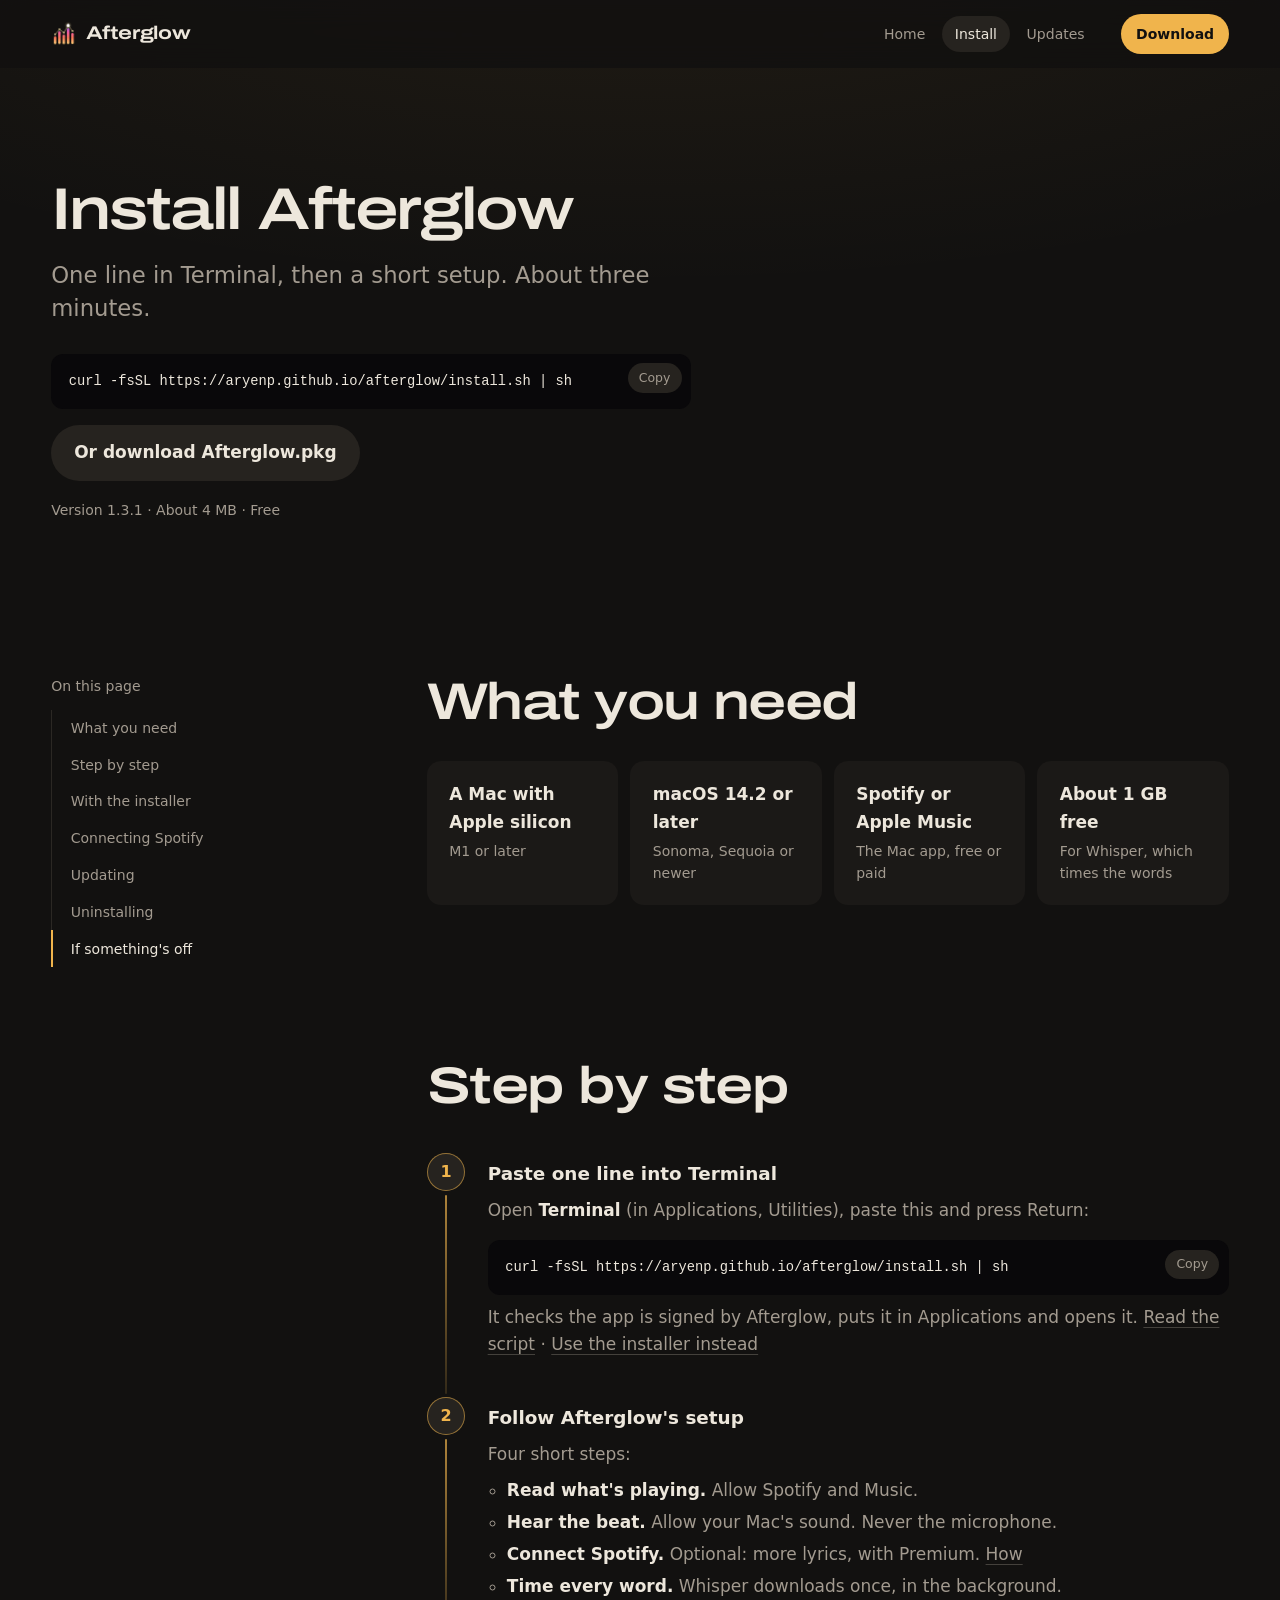
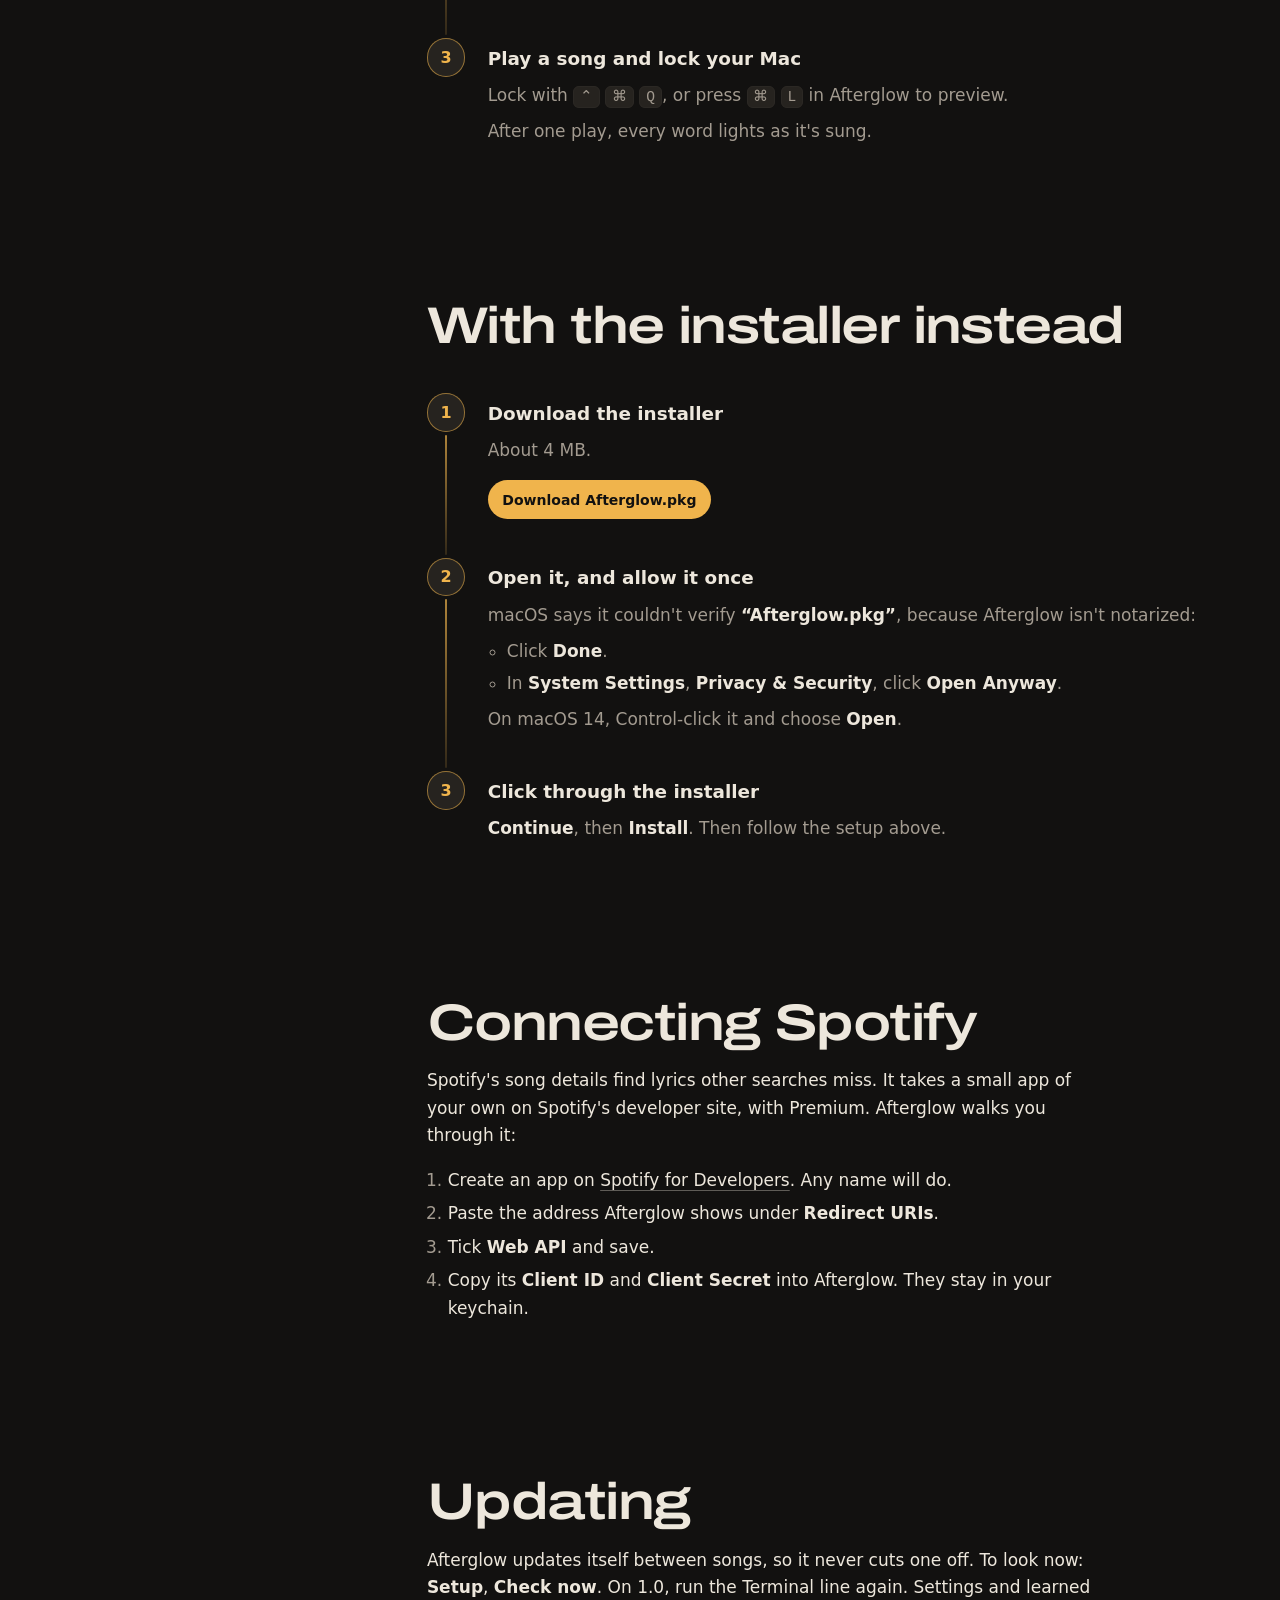
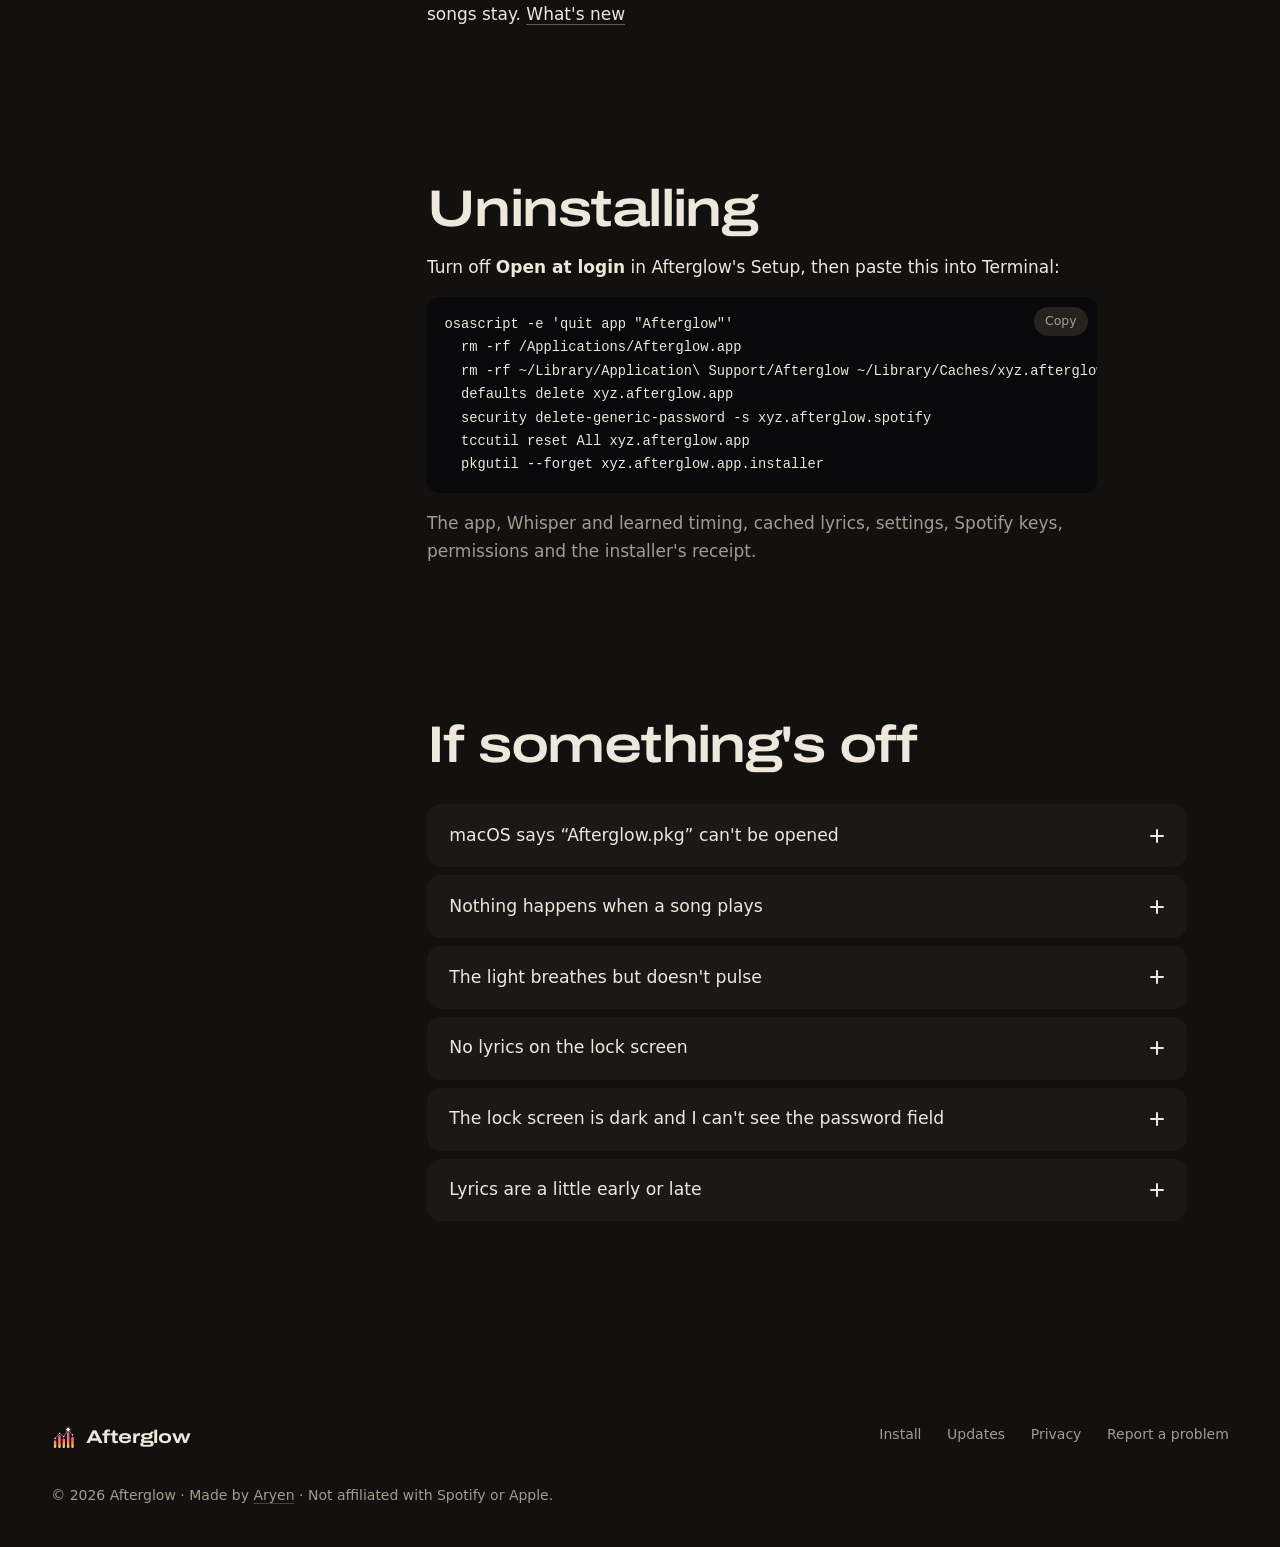
==== install.html @ d70d8bfa "Site" ====
<!doctype html>
<html lang="en">
<head>
<meta charset="utf-8">
<meta name="viewport" content="width=device-width, initial-scale=1">
<title>Install Afterglow · Afterglow</title>
<meta name="description" content="How to install Afterglow on your Mac: download one installer, allow it once, and follow a short setup.">
<meta property="og:title" content="Afterglow">
<meta property="og:description" content="Light and lyrics for every song: an edge light in the album's colours and lyrics on your Mac's lock screen.">
<meta property="og:image" content="https://aryenp.github.io/afterglow/og.png">
<meta property="og:image:width" content="1200">
<meta property="og:image:height" content="630">
<meta name="twitter:card" content="summary_large_image">
<meta name="theme-color" content="#121110">
<meta name="color-scheme" content="dark">
<link rel="icon" href="icon-256.png">
<link rel="apple-touch-icon" href="icon-256.png">
<link rel="preconnect" href="https://fonts.googleapis.com">
<link rel="preconnect" href="https://fonts.gstatic.com" crossorigin>
<link href="https://fonts.googleapis.com/css2?family=Archivo:wdth,wght@125,600;125,700;125,800&display=swap" rel="stylesheet">
<link rel="stylesheet" href="site.css?v=40">
<script>document.documentElement.classList.add('js');try{if(sessionStorage.getItem('afterglow-seen'))document.documentElement.classList.add('seen');sessionStorage.setItem('afterglow-seen','1')}catch(e){}</script>
</head>
<body>
<a class="skip" href="#main">Skip to content</a>

<svg width="0" height="0" style="position:absolute" aria-hidden="true">
  <defs>
    <linearGradient id="mark-bar" gradientUnits="userSpaceOnUse" x1="0" y1="90" x2="0" y2="20"><stop offset="0" stop-color="#FFD27A"/><stop offset=".35" stop-color="#FF7A59"/><stop offset=".65" stop-color="#FF5FA8"/><stop offset="1" stop-color="#8E5BFF"/></linearGradient>
    <radialGradient id="mark-halo"><stop offset="0" stop-color="#FFE3A8" stop-opacity=".75"/><stop offset="1" stop-color="#FFE3A8" stop-opacity="0"/></radialGradient>
    <filter id="mark-glow" x="-100%" y="-100%" width="300%" height="300%"><feGaussianBlur stdDeviation="1.4" result="b"/><feMerge><feMergeNode in="b"/><feMergeNode in="SourceGraphic"/></feMerge></filter>
    <symbol id="star" viewBox="-1 -1 2 2"><path d="M0-1Q.16-.16 1 0Q.16 .16 0 1Q-.16 .16-1 0Q-.16-.16 0-1Z"/></symbol>
  </defs>
</svg>

<header class="bar">
  <a class="brand" href="./" aria-label="Afterglow home">
    <svg class="mark" viewBox="0 0 100 100" aria-hidden="true">
      <g class="bars"><rect x="11.25" y="60" width="9.5" height="30" rx="4.75"/><rect x="28.25" y="40" width="9.5" height="50" rx="4.75"/><rect x="45.25" y="53" width="9.5" height="37" rx="4.75"/><rect x="62.25" y="28" width="9.5" height="62" rx="4.75"/><rect x="79.25" y="47" width="9.5" height="43" rx="4.75"/></g>
      <circle class="halo" cx="67" cy="17.5" r="15"/>
      <polyline class="line" pathLength="100" points="16,52.5 33,32.5 50,45.5 67,17.5 84,39.5"/>
      <g class="stars"><path d="M16 49.1Q16.54 51.96 19.4 52.5Q16.54 53.04 16 55.9Q15.46 53.04 12.6 52.5Q15.46 51.96 16 49.1Z"/><path d="M33 29.1Q33.54 31.96 36.4 32.5Q33.54 33.04 33 35.9Q32.46 33.04 29.6 32.5Q32.46 31.96 33 29.1Z"/><path d="M50 42.1Q50.54 44.96 53.4 45.5Q50.54 46.04 50 48.9Q49.46 46.04 46.6 45.5Q49.46 44.96 50 42.1Z"/><path class="peak" d="M67 10Q68.2 16.3 74.5 17.5Q68.2 18.7 67 25Q65.8 18.7 59.5 17.5Q65.8 16.3 67 10Z"/><path d="M84 36.1Q84.54 38.96 87.4 39.5Q84.54 40.04 84 42.9Q83.46 40.04 80.6 39.5Q83.46 38.96 84 36.1Z"/></g>
    </svg>Afterglow</a>
  <nav class="nav" aria-label="Pages">
    <a href="./">Home</a>
    <a href="install.html" aria-current="page">Install</a>
    <a href="updates.html">Updates</a>
  </nav>
  <a class="button small" href="https://github.com/AryenP/afterglow/releases/latest/download/Afterglow.pkg">Download</a>
</header>

<main id="main" tabindex="-1">
  <section class="page-head" aria-labelledby="page-title">
    <h1 id="page-title" class="display rise">Install Afterglow</h1>
    <p class="lead rise">One line in Terminal, then a short setup. About three minutes.</p>
    <div class="code rise" style="margin-top: 1.8rem; max-width: 40rem; padding-right: 5.5rem"><pre style="white-space: pre-wrap; overflow-wrap: anywhere">curl -fsSL https://aryenp.github.io/afterglow/install.sh | sh</pre></div>
    <div class="hero-action rise" style="margin-top: 1rem">
      <a class="button quiet" href="https://github.com/AryenP/afterglow/releases/latest/download/Afterglow.pkg">Or download Afterglow.pkg</a>
    </div>
    <p class="meta rise">Version 1.3.1 · About 4 MB · Free</p>
  </section>

  <div class="guide">
    <nav class="toc" aria-label="On this page">
      <p class="toc-title">On this page</p>
      <ol>
        <li><a href="#need">What you need</a></li>
        <li><a href="#steps">Step by step</a></li>
        <li><a href="#installer">With the installer</a></li>
        <li><a href="#spotify">Connecting Spotify</a></li>
        <li><a href="#updating">Updating</a></li>
        <li><a href="#uninstall">Uninstalling</a></li>
        <li><a href="#help">If something&#39;s off</a></li>
      </ol>
    </nav>
    <div class="guide-body">
    <section class="section" id="need" aria-labelledby="need-title">
      <h2 id="need-title" class="head reveal">What you need</h2>
      <ul class="needs" data-stagger>
        <li class="reveal"><strong>A Mac with Apple silicon</strong><span>M1 or later</span></li>
        <li class="reveal"><strong>macOS 14.2 or later</strong><span>Sonoma, Sequoia or newer</span></li>
        <li class="reveal"><strong>Spotify or Apple Music</strong><span>The Mac app, free or paid</span></li>
        <li class="reveal"><strong>About 1 GB free</strong><span>For Whisper, which times the words</span></li>
      </ul>
    </section>

    <section class="section" id="steps" aria-labelledby="steps-title">
      <h2 id="steps-title" class="head reveal">Step by step</h2>
      <ol class="steps" data-stagger>
        <li class="step reveal">
          <div>
            <h3>Paste one line into Terminal</h3>
            <p>Open <strong>Terminal</strong> (in Applications, Utilities), paste this and press Return:</p>
            <div class="code" style="padding-right: 5.5rem"><pre style="white-space: pre-wrap; overflow-wrap: anywhere">curl -fsSL https://aryenp.github.io/afterglow/install.sh | sh</pre></div>
            <p>It checks the app is signed by Afterglow, puts it in Applications and opens it. <a class="link" href="install.sh">Read the script</a> · <a class="link" href="#installer">Use the installer instead</a></p>
          </div>
        </li>
        <li class="step reveal">
          <div>
            <h3>Follow Afterglow's setup</h3>
            <p>Four short steps:</p>
            <ul>
              <li><strong>Read what's playing.</strong> Allow Spotify and Music.</li>
              <li><strong>Hear the beat.</strong> Allow your Mac's sound. Never the microphone.</li>
              <li><strong>Connect Spotify.</strong> Optional: more lyrics, with Premium. <a class="link" href="#spotify-title">How</a></li>
              <li><strong>Time every word.</strong> Whisper downloads once, in the background.</li>
            </ul>
          </div>
        </li>
        <li class="step reveal">
          <div>
            <h3>Play a song and lock your Mac</h3>
            <p>Lock with <kbd>⌃</kbd> <kbd>⌘</kbd> <kbd>Q</kbd>, or press <kbd>⌘</kbd> <kbd>L</kbd> in Afterglow to preview.</p>
            <p>After one play, every word lights as it's sung.</p>
          </div>
        </li>
      </ol>
    </section>

    <section class="section" id="installer" aria-labelledby="installer-title">
      <h2 id="installer-title" class="head reveal">With the installer instead</h2>
      <ol class="steps" data-stagger>
        <li class="step reveal">
          <div>
            <h3>Download the installer</h3>
            <p>About 4 MB.</p>
            <a class="button small" href="https://github.com/AryenP/afterglow/releases/latest/download/Afterglow.pkg">Download Afterglow.pkg</a>
          </div>
        </li>
        <li class="step reveal">
          <div>
            <h3>Open it, and allow it once</h3>
            <p>macOS says it couldn't verify <strong>“Afterglow.pkg”</strong>, because Afterglow isn't notarized:</p>
            <ul>
              <li>Click <strong>Done</strong>.</li>
              <li>In <strong>System Settings</strong>, <strong>Privacy &amp; Security</strong>, click <strong>Open Anyway</strong>.</li>
            </ul>
            <p>On macOS 14, Control-click it and choose <strong>Open</strong>.</p>
          </div>
        </li>
        <li class="step reveal">
          <div>
            <h3>Click through the installer</h3>
            <p><strong>Continue</strong>, then <strong>Install</strong>. Then follow the setup above.</p>
          </div>
        </li>
      </ol>
    </section>

    <section class="section" id="spotify" aria-labelledby="spotify-title">
      <div class="prose">
        <h2 id="spotify-title" class="head reveal">Connecting Spotify</h2>
        <p class="reveal">Spotify's song details find lyrics other searches miss. It takes a small app of your own on Spotify's developer site, with Premium. Afterglow walks you through it:</p>
        <ol class="reveal">
          <li>Create an app on <a class="link" href="https://developer.spotify.com/dashboard">Spotify for Developers</a>. Any name will do.</li>
          <li>Paste the address Afterglow shows under <strong>Redirect URIs</strong>.</li>
          <li>Tick <strong>Web API</strong> and save.</li>
          <li>Copy its <strong>Client ID</strong> and <strong>Client Secret</strong> into Afterglow. They stay in your keychain.</li>
        </ol>
      </div>
    </section>

    <section class="section" id="updating" aria-labelledby="update-title">
      <div class="prose">
        <h2 id="update-title" class="head reveal">Updating</h2>
        <p class="reveal">Afterglow updates itself between songs, so it never cuts one off. To look now: <strong>Setup</strong>, <strong>Check now</strong>. On 1.0, run the Terminal line again. Settings and learned songs stay. <a class="link" href="updates.html">What's new</a></p>
      </div>
    </section>

    <section class="section" id="uninstall" aria-labelledby="remove-title">
      <div class="prose">
        <h2 id="remove-title" class="head reveal">Uninstalling</h2>
        <p class="reveal">Turn off <strong>Open at login</strong> in Afterglow's Setup, then paste this into Terminal:</p>
        <div class="code reveal"><pre>osascript -e 'quit app "Afterglow"'
  rm -rf /Applications/Afterglow.app
  rm -rf ~/Library/Application\ Support/Afterglow ~/Library/Caches/xyz.afterglow.app
  defaults delete xyz.afterglow.app
  security delete-generic-password -s xyz.afterglow.spotify
  tccutil reset All xyz.afterglow.app
  pkgutil --forget xyz.afterglow.app.installer</pre></div>
        <p class="reveal muted">The app, Whisper and learned timing, cached lyrics, settings, Spotify keys, permissions and the installer's receipt.</p>
      </div>
    </section>

    <section class="section" id="help" aria-labelledby="help-title">
      <h2 id="help-title" class="head reveal">If something's off</h2>
      <div class="faq-list narrow" style="margin-top: 2rem" data-stagger>
        <details class="reveal">
          <summary>macOS says “Afterglow.pkg” can't be opened<i class="plus" aria-hidden="true"></i></summary>
          <p>Afterglow isn't notarized. <a class="link" href="#steps">Use the Terminal line</a>, or <strong>Open Anyway</strong> under Privacy &amp; Security.</p>
        </details>
        <details class="reveal">
          <summary>Nothing happens when a song plays<i class="plus" aria-hidden="true"></i></summary>
          <p>It needs permission to read Spotify and Music. Afterglow's Setup page shows what's missing and opens the right place.</p>
        </details>
        <details class="reveal">
          <summary>The light breathes but doesn't pulse<i class="plus" aria-hidden="true"></i></summary>
          <p>Allow System Audio Recording under Privacy &amp; Security. If it's on, Spotify may be playing on another device.</p>
        </details>
        <details class="reveal">
          <summary>No lyrics on the lock screen<i class="plus" aria-hidden="true"></i></summary>
          <p>It uses a private macOS feature an update could close. Setup says whether it's available; the edge light works either way.</p>
        </details>
        <details class="reveal">
          <summary>The lock screen is dark and I can't see the password field<i class="plus" aria-hidden="true"></i></summary>
          <p>That's the Constellation look. Touch any key and the dark lifts for a few seconds.</p>
        </details>
        <details class="reveal">
          <summary>Lyrics are a little early or late<i class="plus" aria-hidden="true"></i></summary>
          <p>The second play is better. If one pair of headphones is always off, press <kbd>⌃</kbd> <kbd>⌥</kbd> <kbd>⌘</kbd> <kbd>S</kbd> as a word begins. Or use <strong>Lyrics</strong>, <strong>Fine-tune the timing</strong>.</p>
        </details>
      </div>
    </section>
    </div>
  </div>
</main>

<footer class="footer">
  <a class="brand" href="./"><svg class="mark still" viewBox="0 0 100 100" aria-hidden="true">
      <g class="bars"><rect x="11.25" y="60" width="9.5" height="30" rx="4.75"/><rect x="28.25" y="40" width="9.5" height="50" rx="4.75"/><rect x="45.25" y="53" width="9.5" height="37" rx="4.75"/><rect x="62.25" y="28" width="9.5" height="62" rx="4.75"/><rect x="79.25" y="47" width="9.5" height="43" rx="4.75"/></g>
      <circle class="halo" cx="67" cy="17.5" r="15"/>
      <polyline class="line" pathLength="100" points="16,52.5 33,32.5 50,45.5 67,17.5 84,39.5"/>
      <g class="stars"><path d="M16 49.1Q16.54 51.96 19.4 52.5Q16.54 53.04 16 55.9Q15.46 53.04 12.6 52.5Q15.46 51.96 16 49.1Z"/><path d="M33 29.1Q33.54 31.96 36.4 32.5Q33.54 33.04 33 35.9Q32.46 33.04 29.6 32.5Q32.46 31.96 33 29.1Z"/><path d="M50 42.1Q50.54 44.96 53.4 45.5Q50.54 46.04 50 48.9Q49.46 46.04 46.6 45.5Q49.46 44.96 50 42.1Z"/><path class="peak" d="M67 10Q68.2 16.3 74.5 17.5Q68.2 18.7 67 25Q65.8 18.7 59.5 17.5Q65.8 16.3 67 10Z"/><path d="M84 36.1Q84.54 38.96 87.4 39.5Q84.54 40.04 84 42.9Q83.46 40.04 80.6 39.5Q83.46 38.96 84 36.1Z"/></g>
    </svg>Afterglow</a>
  <nav class="footer-links" aria-label="More">
    <a href="install.html">Install</a>
    <a href="updates.html">Updates</a>
    <a href="privacy.html">Privacy</a>
    <a href="https://github.com/AryenP/afterglow/issues">Report a problem</a>
  </nav>
  <p class="footer-note">© 2026 Afterglow · Made by <a class="link" href="https://aryenp.github.io/">Aryen</a> · Not affiliated with Spotify or Apple.</p>
</footer>

<script src="site.js?v=33"></script>
</body>
</html>
---- site.css ----
/* Afterglow's site, shared by every page. Tokens from the app
   (Sources/Afterglow/UI/Theme.swift): stage dark, warm ink, and one accent
   that takes the colours of whatever song you try, the way the app takes
   the album's. */

@property --accent { syntax: '<color>'; inherits: true; initial-value: #f0b44c; }
@property --accent-2 { syntax: '<color>'; inherits: true; initial-value: #e0607e; }
@property --accent-ink { syntax: '<color>'; inherits: true; initial-value: #121110; }
@property --spin { syntax: '<angle>'; inherits: false; initial-value: 0deg; }

:root {
  --bg: #121110;
  --surface: #1b1917;
  --surface-2: #26231f;
  --ink: #ede7dc;
  --muted: #a39b90;
  --line: #2b2824;
  --accent: #f0b44c;
  --accent-2: #e0607e;
  --accent-ink: #121110;
  --night: #09080a;

  --font-display: "Archivo", system-ui, sans-serif;
  --font-text: -apple-system, BlinkMacSystemFont, "SF Pro Text", system-ui, sans-serif;

  --step-small: 0.875rem;
  --step-body: 1.0625rem;
  --step-lead: clamp(1.2rem, 1.1rem + 0.4vw, 1.45rem);
  --step-head: clamp(2rem, 1.3rem + 2.4vw, 3.4rem);
  --step-display: clamp(2.5rem, 4.6vw, 4.75rem);

  /* side margin; past 1552px wide it grows so content stays a centred 1440px column */
  --margin: max(clamp(1.25rem, 4vw, 3.5rem), calc((100vw - 1440px) / 2));
  --gutter: clamp(1rem, 2.5vw, 2.5rem);
  --section: clamp(6rem, 12vw, 11rem);
  --measure: 62ch;
  --radius: 14px;

  --ease-out: cubic-bezier(0.22, 1, 0.36, 1);
  --ease-expo: cubic-bezier(0.16, 1, 0.3, 1);
  transition: --accent 1100ms ease, --accent-2 1100ms ease, --accent-ink 1100ms ease;
}

@view-transition { navigation: auto; }
::view-transition-old(root), ::view-transition-new(root) { animation-duration: 320ms; }
/* between pages the bar holds still and the current page's pill glides to its new link */
@media (prefers-reduced-motion: no-preference) {
  .bar { view-transition-name: bar; }
  .nav a[aria-current="page"] { view-transition-name: nav-current; }
  ::view-transition-group(nav-current) { animation-duration: 460ms; animation-timing-function: cubic-bezier(0.16, 1, 0.3, 1); }
  ::view-transition-group(bar) { animation-duration: 0s; }
}

*, *::before, *::after { box-sizing: border-box; }
html { -webkit-text-size-adjust: 100%; text-size-adjust: 100%; scroll-behavior: smooth;
  color-scheme: dark; accent-color: var(--accent); scrollbar-color: var(--surface-2) var(--bg); }
body {
  margin: 0; color: var(--ink); background: var(--bg);
  /* The song's colour, barely: the room takes a little of the light. */
  background-image: radial-gradient(120% 60% at 50% -10%, color-mix(in oklab, var(--accent) 7%, transparent), transparent 70%);
  background-attachment: fixed;
  font-family: var(--font-text); font-size: var(--step-body); line-height: 1.6;
  -webkit-font-smoothing: antialiased; text-rendering: optimizeLegibility; overflow-x: hidden;
}
h1, h2, h3, p, figure, ol, ul, dl, dd { margin: 0; }
ul[class], ol[class] { list-style: none; padding: 0; }
img, svg, canvas { display: block; max-width: 100%; }
button, input { font: inherit; color: inherit; }
button { background: none; border: 0; padding: 0; cursor: pointer; }
a { color: inherit; }
::selection { background: var(--accent); color: var(--accent-ink); }
:focus-visible { outline: 2px solid var(--accent); outline-offset: 3px; border-radius: 4px; }
/* hidden until a keyboard user tabs to it */
.skip { position: fixed; left: 1rem; top: 0.75rem; z-index: 60; padding: 0.6rem 1.1rem; border-radius: 999px; background: var(--accent); color: var(--accent-ink); font-weight: 600; font-size: var(--step-small); text-decoration: none; transform: translateY(-200%); }
.skip:focus { transform: none; }
main:focus { outline: none; }
.visually-hidden { position: absolute; width: 1px; height: 1px; overflow: hidden; clip-path: inset(50%); white-space: nowrap; }

h1, h2, h3 { font-family: var(--font-display); font-stretch: 125%; font-weight: 600; text-wrap: balance; }
.display { font-size: var(--step-display); line-height: 1; letter-spacing: -0.035em; }
.head { font-size: var(--step-head); line-height: 1.05; letter-spacing: -0.03em; }
.lead { font-size: var(--step-lead); line-height: 1.45; color: var(--muted); }
.muted { color: var(--muted); }
.accent { color: var(--accent); }
.link { text-decoration: underline; text-decoration-color: color-mix(in oklab, currentColor 35%, transparent); text-underline-offset: 0.22em; transition: text-decoration-color 180ms ease, color 180ms ease; }
.link:hover { text-decoration-color: currentColor; }
.wrap { padding: 0 var(--margin); }
.narrow { max-width: 760px; }

/* ---------- buttons ---------- */
.button {
  display: inline-flex; align-items: center; gap: 0.55em;
  background: var(--accent); color: var(--accent-ink);
  font-weight: 600; font-size: var(--step-body); text-decoration: none; white-space: nowrap;
  padding: 0.85em 1.35em; border-radius: 999px;
  transition: transform 140ms var(--ease-out), filter 180ms ease, background-color 400ms ease;
}
.button:hover { filter: brightness(1.08); }
.button:active { transform: scale(0.97); }
.button .star { width: 1em; height: 1em; fill: currentColor; transition: transform 700ms var(--ease-out); }
.button:hover .star { transform: rotate(90deg); }
.button.small { font-size: var(--step-small); padding: 0.6em 1.05em; }
.button.quiet { background: var(--surface-2); color: var(--ink); }

/* ---------- the mark: a constellation A ---------- */
.mark { width: 1.6rem; height: 1.6rem; overflow: visible; }
/* Beat stars: five beat bars in sunset colours, their tops joined like a constellation. */
.mark .bars rect { fill: url(#mark-bar); }
.mark .line { fill: none; stroke: #ffe3a8; stroke-opacity: .85; stroke-width: 2.2; stroke-linecap: round; stroke-linejoin: round; }
.mark .stars { fill: #ffe3a8; filter: url(#mark-glow); }
.mark .peak { fill: #fff; }
.mark .halo { fill: url(#mark-halo); opacity: .55; }

/* ---------- bar ---------- */
.bar { position: sticky; top: 0; z-index: 20; display: flex; align-items: center; gap: 1.5rem; padding: 0.9rem var(--margin);
  background: color-mix(in oklab, var(--bg) 82%, transparent); backdrop-filter: saturate(140%) blur(14px); -webkit-backdrop-filter: saturate(140%) blur(14px); }
.brand { display: inline-flex; align-items: center; gap: 0.55rem; font-family: var(--font-display); font-stretch: 125%; font-weight: 700; font-size: 1.15rem; letter-spacing: -0.02em; text-decoration: none; }
.nav { display: flex; gap: 0.25rem; margin-left: auto; }
.nav a { padding: 0.45rem 0.8rem; border-radius: 999px; font-size: var(--step-small); color: var(--muted); text-decoration: none; transition: color 180ms ease, background-color 180ms ease; }
.nav a:hover { color: var(--ink); }
.nav a[aria-current="page"] { color: var(--ink); background: var(--surface-2); }

/* ---------- page heads (inner pages) ---------- */
.page-head { padding: clamp(3.5rem, 9vw, 7rem) var(--margin) 0; }
.page-head .lead { margin-top: 1.25rem; max-width: 46ch; }

/* ---------- sections ---------- */
.section { margin-top: var(--section); }
.section > .head + .lead, .section-head .lead { margin-top: 1rem; max-width: 52ch; }
.split { display: grid; grid-template-columns: minmax(0, 5fr) minmax(0, 7fr); gap: var(--gutter); align-items: center; }

/* ---------- prose (inner pages) ---------- */
.prose { max-width: var(--measure); }
.prose > * + * { margin-top: 1.1rem; }
.prose h2 { font-size: clamp(1.5rem, 1.2rem + 1.2vw, 2.1rem); line-height: 1.15; letter-spacing: -0.02em; margin-top: 3.5rem; }
.prose h2.head { font-size: var(--step-head); line-height: 1.05; letter-spacing: -0.03em; }
.prose h3 { font-size: 1.15rem; font-stretch: 100%; font-family: var(--font-text); letter-spacing: 0; margin-top: 2rem; }
.prose ul, .prose ol { padding-left: 1.3rem; }
.prose ol.reveal { list-style: decimal; padding-left: 1.3rem; }
.prose ol li::marker { color: var(--muted); font-variant-numeric: tabular-nums; }
.prose li + li { margin-top: 0.4rem; }
.prose strong { font-weight: 600; }
.prose code, kbd { font-family: ui-monospace, "SF Mono", Menlo, monospace; font-size: 0.86em; background: var(--surface-2); padding: 0.12em 0.4em; border-radius: 6px; }
kbd { border: 1px solid var(--line); }

/* ---------- steps ---------- */
/* The steps read as one path: numbered dots on a line that runs from each step to the next. */
.steps { counter-reset: step; display: grid; margin-top: 2.5rem; max-width: 820px; }
.step { counter-increment: step; position: relative; display: grid; grid-template-columns: 2.4rem minmax(0, 1fr); column-gap: 1.4rem; padding-bottom: 2.4rem; }
.step:last-child { padding-bottom: 0; }
.step::before { content: counter(step); position: relative; z-index: 1; display: grid; place-items: center; width: 2.4rem; height: 2.4rem; border-radius: 50%;
  background: var(--surface-2); box-shadow: inset 0 0 0 1px color-mix(in oklab, var(--accent) 55%, transparent); color: var(--accent); font-weight: 700; font-size: 1rem; }
.step:not(:last-child)::after { content: ""; position: absolute; left: calc(1.2rem - 1px); top: 2.6rem; bottom: 0.2rem; width: 2px; border-radius: 2px;
  background: linear-gradient(color-mix(in oklab, var(--accent) 70%, transparent), color-mix(in oklab, var(--accent) 15%, transparent)); transform-origin: top; }
.step h3 { font-family: var(--font-text); font-stretch: 100%; font-size: 1.15rem; letter-spacing: 0; margin-top: 0.35rem; }
.step p, .step ul { margin-top: 0.55rem; color: var(--muted); }
.step ul { padding-left: 1.2rem; }
.step li + li { margin-top: 0.3rem; }
.step strong { color: var(--ink); font-weight: 600; }
.step .button { margin-top: 1rem; }

/* ---------- code with copy ---------- */
.code { position: relative; margin-top: 1rem; background: var(--night); border-radius: 12px; padding: 1rem 1.1rem; overflow-x: auto; }
.code pre { margin: 0; font: 0.86rem/1.7 ui-monospace, "SF Mono", Menlo, monospace; color: var(--ink); white-space: pre; }
.copy { position: absolute; top: 0.6rem; right: 0.6rem; font-size: 0.78rem; padding: 0.3rem 0.7rem; border-radius: 999px; background: var(--surface-2); color: var(--muted); transition: color 180ms ease; }
.copy:hover { color: var(--ink); }

/* ---------- questions ---------- */
.faq-list { display: grid; gap: 8px; }
.faq-list details { background: var(--surface); border-radius: var(--radius); transition: background-color 200ms ease; }
.faq-list summary { list-style: none; cursor: pointer; display: flex; align-items: center; justify-content: space-between; gap: 1.5rem; padding: 1.1rem 1.4rem; font-size: 1.08rem; font-weight: 500; }
.faq-list summary::-webkit-details-marker { display: none; }
.plus { position: relative; flex: none; width: 14px; height: 14px; }
.plus::before, .plus::after { content: ""; position: absolute; left: 0; top: 6px; width: 14px; height: 2px; border-radius: 2px; background: currentColor; transition: transform 300ms var(--ease-out); }
.plus::after { transform: rotate(90deg); }
.faq-list details[open] .plus::after { transform: rotate(0deg); }
.faq-list details p { padding: 0 1.4rem 1.3rem; max-width: 60ch; color: var(--muted); }
.faq-list details:hover { background: var(--surface-2); }

/* ---------- footer ---------- */
.footer { margin-top: var(--section); padding: 3rem var(--margin) 2.5rem; display: grid; grid-template-columns: 1fr auto; gap: 2rem; align-items: start; color: var(--muted); font-size: var(--step-small); }
.footer .brand { color: var(--ink); }
.footer-links { display: flex; flex-wrap: wrap; gap: 0.4rem 1.6rem; justify-content: flex-end; }
.footer-links a { text-decoration: none; transition: color 180ms ease; }
.footer-links a:hover { color: var(--ink); }
.footer-note { grid-column: 1 / -1; }

/* ---------- privacy: what leaves the Mac, one card each ---------- */
.stays { margin-top: 2rem; }
.leaves { list-style: none; padding: 0; margin-top: 2rem; display: grid; grid-template-columns: repeat(2, minmax(0, 1fr)); gap: 0.75rem; }
.leaves li { padding: 1.4rem 1.5rem; background: var(--surface); border-radius: var(--radius); display: grid; align-content: start; gap: 0.45rem; }
.leaves .wide { grid-column: 1 / -1; }
.leaves h3 { font-family: var(--font-text); font-stretch: 100%; font-size: 1.1rem; letter-spacing: 0; }
.leaves .to { justify-self: start; padding: 0.15rem 0.6rem; border-radius: 999px; font-size: var(--step-small); color: var(--accent); background: color-mix(in oklab, var(--accent) 12%, transparent); }
.leaves p { color: var(--muted); }
.leaves .control { font-size: var(--step-small); padding-top: 0.45rem; border-top: 1px solid var(--line); margin-top: auto; }
.leaves .control strong { color: var(--ink); font-weight: 600; }
.fine { margin-top: 1.5rem; max-width: 70ch; color: var(--muted); font-size: var(--step-small); }
@media (max-width: 760px) { .leaves { grid-template-columns: 1fr; } }

/* ---------- install guide: a rail of its sections beside them on wide screens ---------- */
.guide { padding: 0 var(--margin); }
.guide-body > section { scroll-margin-top: 5.5rem; }
.toc { display: none; }
.toc-title { font-size: var(--step-small); color: var(--muted); margin-bottom: 0.8rem; }
.toc ol { display: grid; list-style: none; padding: 0; border-left: 1px solid var(--line); }
.toc a { display: block; margin-left: -1px; padding: 0.45rem 0 0.45rem 1.1rem; border-left: 2px solid transparent; color: var(--muted); font-size: var(--step-small); text-decoration: none; transition: color 200ms ease, border-color 250ms ease; }
.toc a:hover { color: var(--ink); }
.toc a[aria-current="true"] { color: var(--ink); border-left-color: var(--accent); }
@media (min-width: 1000px) {
  .guide { display: grid; grid-template-columns: minmax(0, 3fr) minmax(0, 7fr); column-gap: var(--gutter); }
  .toc { display: block; position: sticky; top: 6rem; align-self: start; margin-top: var(--section); }
}

/* ---------- motion ---------- */
/* Loops rest while their part of the page is off screen (site.js). */
.is-offscreen, .is-offscreen *, .is-offscreen *::before, .is-offscreen *::after { animation-play-state: paused !important; }
@media (prefers-reduced-motion: no-preference) {
  .js .reveal { opacity: 0; transform: translateY(12px); transition: opacity 600ms var(--ease-out), transform 700ms var(--ease-expo); transition-delay: var(--delay, 0ms); }
  .js .reveal.is-in { opacity: 1; transform: none; }
  .js .rise { opacity: 0; transform: translateY(14px); animation: rise 800ms var(--ease-expo) forwards; animation-delay: var(--delay, 0ms); }
  @keyframes rise { to { opacity: 1; transform: none; } }
  /* The launch, as in the app: the bars rise one after another, then the line runs across
     their tops and each star lights as the line reaches it, the big one blooming. */
  .js .mark:not(.still) .bars rect { transform-box: fill-box; transform-origin: 50% 100%; transform: scaleY(.15); opacity: 0; animation: bar-rise 560ms var(--ease-expo) forwards; }
  .js .mark:not(.still) .bars rect:nth-child(2) { animation-delay: 125ms; }
  .js .mark:not(.still) .bars rect:nth-child(3) { animation-delay: 250ms; }
  .js .mark:not(.still) .bars rect:nth-child(4) { animation-delay: 375ms; }
  .js .mark:not(.still) .bars rect:nth-child(5) { animation-delay: 500ms; }
  .js .mark:not(.still) .line { stroke-dasharray: 100; stroke-dashoffset: 100; animation: line-run 650ms linear 860ms forwards; }
  .js .mark:not(.still) .stars path { transform-box: fill-box; transform-origin: center; transform: scale(0); animation: star-pop 420ms var(--ease-expo) forwards; }
  /* Each star at the share of the line that reaches it. */
  .js .mark:not(.still) .stars path:nth-child(1) { animation-delay: 860ms; }
  .js .mark:not(.still) .stars path:nth-child(2) { animation-delay: 1018ms; }
  .js .mark:not(.still) .stars path:nth-child(3) { animation-delay: 1146ms; }
  .js .mark:not(.still) .stars path:nth-child(4) { animation-delay: 1343ms; animation-duration: 640ms; }
  .js .mark:not(.still) .stars path:nth-child(5) { animation-delay: 1510ms; }
  .js .mark:not(.still) .halo { transform-box: fill-box; transform-origin: center; opacity: 0; animation: halo-bloom 900ms var(--ease-out) 1343ms forwards; }
  @keyframes bar-rise { to { transform: none; opacity: 1; } }
  @keyframes line-run { to { stroke-dashoffset: 0; } }
  @keyframes star-pop { 0% { transform: scale(0); } 60% { transform: scale(1.3); } 100% { transform: none; } }
  @keyframes halo-bloom { 0% { opacity: 0; transform: scale(.4); } 50% { opacity: 1; } 100% { opacity: .55; transform: none; } }
  /* the mark draws once a visit; after that it is simply there */
  .seen .mark .bars rect, .seen .mark .stars path { animation: none; transform: none; opacity: 1; }
  .seen .mark .line { animation: none; stroke-dashoffset: 0; }
  .seen .mark .halo { animation: none; transform: none; opacity: .55; }
  .bar { transition: transform 320ms var(--ease-expo); }
}

@media (max-width: 860px) {
  .bar { flex-wrap: wrap; row-gap: 0.15rem; padding-block: 0.6rem 0.45rem; }
  .bar .button { margin-left: auto; }
  .nav { order: 3; width: 100%; margin: 0 -0.7rem; overflow-x: auto; scrollbar-width: none; }
  .nav a { padding: 0.4rem 0.7rem; white-space: nowrap; }
  .bar.is-tucked:not(:focus-within) { transform: translateY(-100%); }
  .split { grid-template-columns: 1fr; }
  .footer { grid-template-columns: 1fr; }
  .footer-links { justify-content: flex-start; }
}
@media (max-width: 560px) {
  .step { grid-template-columns: 2rem minmax(0, 1fr); column-gap: 0.9rem; padding-bottom: 2rem; }
  .step::before { width: 2rem; height: 2rem; font-size: 0.9rem; }
  .step:not(:last-child)::after { left: calc(1rem - 1px); top: 2.2rem; }
}

/* =================== home =================== */

/* ---------- hero: the star rising behind the words ---------- */
.hero { --r: min(88svh, 52vw); position: relative; min-height: max(720px, calc(100svh - 4.5rem)); padding: 0 var(--margin); overflow: hidden; display: flex; align-items: center; }
.hero-copy { position: relative; z-index: 2; width: min(56%, 46rem); padding-bottom: 6svh; }
.hero .display span { display: inline-block; white-space: nowrap; }
.hero .lead { margin-top: 1.6rem; max-width: 30ch; }
.hero-action { margin-top: 2.2rem; display: flex; flex-wrap: wrap; gap: 0.75rem; }
.meta { margin-top: 1.1rem; font-size: var(--step-small); color: var(--muted); }
.stage { position: absolute; inset: 0; z-index: 0; pointer-events: none; }
.stage-star { position: absolute; width: calc(2 * var(--r)); height: calc(2 * var(--r)); max-width: none; left: calc(72% - var(--r)); top: calc(100% - var(--r) + 2svh); fill: var(--accent); transform-origin: 50% 50%; filter: drop-shadow(0 0 60px color-mix(in oklab, var(--accent) 35%, transparent)); }

/* ---------- the Mac screen ---------- */
.center { text-align: center; }
.center .lead { margin-left: auto; margin-right: auto; }
.device { --rim: 3px; --art: radial-gradient(60% 60% at 30% 33%, #ff3fa4, transparent 70%), radial-gradient(55% 55% at 73% 63%, #ff9a3c, transparent 70%), radial-gradient(45% 45% at 77% 17%, #3f7bff, transparent 70%), linear-gradient(#2a0b4a, #120a2e);
  max-width: min(1080px, calc((100svh - 230px) * 1.6)); margin: clamp(2rem, 5vw, 3rem) auto 0; }
.screen { position: relative; aspect-ratio: 16 / 10; border-radius: 20px; overflow: hidden; background: #000; isolation: isolate;
  box-shadow: 0 0 0 1px #2b2824, 0 50px 140px -50px color-mix(in oklab, var(--accent) 55%, transparent); transition: box-shadow 900ms ease; }
.wallpaper { position: absolute; inset: -12%; background: var(--art); background-size: cover; background-position: center; filter: blur(46px) saturate(1.15) brightness(0.62); opacity: 0; transition: opacity 800ms ease; }
.device[data-look="player"] .wallpaper { opacity: 1; }
.lock { position: absolute; inset: 0; z-index: 1; display: flex; flex-direction: column; align-items: center; padding-top: 5.5%; color: #fff; font-size: clamp(0.55rem, 1.25vw, 1rem); opacity: 0; transform: translateY(-2%); transition: opacity 700ms ease, transform 900ms var(--ease-expo); }
.device[data-look="player"] .lock { opacity: 1; transform: none; }
.lock-date { font-weight: 600; font-size: 1.25em; opacity: 0.85; }
.lock-time { font: 700 6.6em/1 ui-rounded, "SF Pro Rounded", system-ui, sans-serif; letter-spacing: -0.02em; opacity: 0.92; }
.card { margin-top: 1.4em; width: min(48%, 520px); display: grid; grid-template-columns: auto minmax(0, 1fr) auto; gap: 0.9em; align-items: center; padding: 0.85em 1em; border-radius: 1.3em;
  background: rgba(255, 255, 255, 0.13); backdrop-filter: blur(24px) saturate(1.4); -webkit-backdrop-filter: blur(24px) saturate(1.4); }
.card-art { width: 3.4em; height: 3.4em; border-radius: 0.7em; background: var(--art); background-size: cover; background-position: center; }
.card-title { font-weight: 600; font-size: 1.05em; white-space: nowrap; overflow: hidden; text-overflow: ellipsis; }
.card-artist { opacity: 0.7; font-size: 0.92em; white-space: nowrap; overflow: hidden; text-overflow: ellipsis; }
.card-bar { margin-top: 0.55em; height: 0.25em; border-radius: 1em; background: rgba(255, 255, 255, 0.22); overflow: hidden; }
.card-bar span { display: block; height: 100%; width: 32%; border-radius: inherit; background: var(--accent); animation: progress 40s linear infinite; }
@keyframes progress { from { width: 4%; } to { width: 100%; } }
.card-controls { display: flex; gap: 0.7em; }
.card-controls svg { width: 1.5em; height: 1.5em; fill: #fff; opacity: 0.9; }
#sky { position: absolute; inset: 0; z-index: 2; width: 100%; height: 100%; }

/* The edge light: a band of the album's colours turning slowly around the
   rim, and its spill into the screen. Music sync pulses on a beat. */
.edge { position: absolute; inset: 0; z-index: 4; border-radius: inherit; pointer-events: none; padding: var(--rim);
  background: conic-gradient(from var(--spin), var(--accent), var(--accent-2), var(--accent), var(--accent-2), var(--accent));
  -webkit-mask: linear-gradient(#000 0 0) content-box, linear-gradient(#000 0 0); -webkit-mask-composite: xor; mask-composite: exclude; }
.spill { position: absolute; inset: 0; z-index: 3; border-radius: inherit; pointer-events: none;
  box-shadow: inset 0 0 calc(var(--rim) * 11) color-mix(in oklab, var(--accent) 75%, transparent), inset 0 0 calc(var(--rim) * 3) var(--accent-2); }
.edge, .spill { transition: opacity 600ms ease; }
@keyframes spin { to { --spin: 360deg; } }
@keyframes beat { 0% { opacity: 1; } 18% { opacity: 0.95; } 100% { opacity: 0.45; } }
@keyframes breathe { from { opacity: 0.25; } to { opacity: 1; } }
@media (prefers-reduced-motion: no-preference) {
  .edge { animation: spin 16s linear infinite; }
  .device[data-light="sync"] .edge { animation: spin 16s linear infinite, beat 0.52s cubic-bezier(0.2, 0.7, 0.3, 1) infinite; }
  .device[data-light="sync"] .spill { animation: beat 0.52s cubic-bezier(0.2, 0.7, 0.3, 1) infinite; }
  .device[data-light="breathe"] .edge { animation: spin 16s linear infinite, breathe 4.2s ease-in-out infinite alternate; }
  .device[data-light="breathe"] .spill { animation: breathe 4.2s ease-in-out infinite alternate; }
}
.device[data-light="still"] .spill { opacity: 0.85; }
.device[data-light="off"] .edge, .device[data-light="off"] .spill { opacity: 0; animation: none; }

/* ---------- controls ---------- */
.controls { display: flex; flex-wrap: wrap; justify-content: center; gap: 0.75rem 1rem; margin-top: 1.75rem; }
.seg { position: relative; isolation: isolate; display: inline-flex; padding: 4px; gap: 2px; border-radius: 999px; background: var(--surface); }
/* one highlight that slides to the chosen option; demo.js places it */
.seg.has-thumb::before { content: ""; position: absolute; z-index: -1; top: 4px; bottom: 4px; left: 0; width: var(--thumb-w); transform: translateX(var(--thumb-x)); border-radius: 999px; background: var(--surface-2); }
.seg.has-thumb button[aria-checked="true"] { background: transparent; }
.seg button { padding: 0.5rem 1rem; border-radius: 999px; font-size: var(--step-small); color: var(--muted); transition: color 200ms ease, background-color 250ms ease; }
.seg button:hover { color: var(--ink); }
.seg button[aria-checked="true"] { background: var(--surface-2); color: var(--ink); }
.try-form { display: flex; gap: 6px; margin: 1rem auto 0; width: min(100%, 440px); padding: 4px; border-radius: 999px; background: var(--surface); }
.try-form input { flex: 1; min-width: 0; height: 46px; border: 0; background: transparent; padding: 0 1.1rem; color: var(--ink); font-size: 1rem; }
.try-form input::placeholder { color: var(--muted); }
.try-form input:focus { outline: none; }
.try-form:focus-within { box-shadow: 0 0 0 2px color-mix(in oklab, var(--accent) 60%, transparent); }
.try-form button { flex: none; width: 46px; height: 46px; border-radius: 50%; background: var(--accent); display: grid; place-items: center; transition: transform 140ms var(--ease-out), filter 180ms ease; }
.try-form button svg { width: 18px; height: 18px; fill: var(--accent-ink); transition: transform 700ms var(--ease-out); }
.try-form button:hover { filter: brightness(1.08); }
.try-form button:hover svg { transform: rotate(90deg); }
.try-form button:active { transform: scale(0.94); }
.try-form.is-busy button svg { animation: turn 900ms linear infinite; }
@keyframes turn { to { transform: rotate(90deg); } }
.song-status { min-height: 1.6em; margin-top: 0.75rem; text-align: center; font-size: var(--step-small); color: var(--muted); }

/* ---------- what it does ---------- */
.features { display: grid; grid-template-columns: repeat(4, minmax(0, 1fr)); gap: var(--gutter); }
@media (min-width: 901px) and (max-width: 1180px) { .features { grid-template-columns: repeat(2, minmax(0, 1fr)); } }
.features h3 { font-family: var(--font-text); font-stretch: 100%; font-size: 1.2rem; letter-spacing: 0; margin-top: 1.3rem; }
.features p { margin-top: 0.5rem; color: var(--muted); }
/* Each card opens with a small live picture of what it does, in the page's (the song's) colours. */
.art { display: block; width: 100%; aspect-ratio: 16 / 10; border-radius: var(--radius); background: var(--night); box-shadow: 0 0 0 1px var(--line); overflow: hidden; }
/* 1. A screen whose edge glows and pulses in the album's colours. */
.art-light { position: relative; isolation: isolate; }
.art-light::after { content: ""; position: absolute; inset: 0; border-radius: inherit; box-shadow: inset 0 0 30px color-mix(in oklab, var(--accent) 45%, transparent); opacity: 0.75; }
.art-rim { position: absolute; inset: 0; border-radius: inherit; padding: 3px; background: conic-gradient(from var(--spin), var(--accent), var(--accent-2), var(--accent));
  -webkit-mask: linear-gradient(#000 0 0) content-box, linear-gradient(#000 0 0); -webkit-mask-composite: xor; mask-composite: exclude; }
/* 2. A lock screen drawing a line of stars. */
.art-clock { font: 600 15px var(--font-text); fill: var(--ink); opacity: 0.85; }
.art-line { fill: none; stroke: var(--accent); stroke-width: 1; stroke-opacity: 0.75; }
.art-star { fill: var(--accent); }
.art-star.big { fill: #fff; filter: drop-shadow(0 0 3px var(--accent)); }
/* 3. A voice's waveform, each word lighting as the voice reaches it. */
.art-wave rect { fill: var(--surface-2); }
.art-wave.lit rect { fill: color-mix(in oklab, var(--accent) 70%, var(--surface-2)); }
.art-word { font: 600 11px var(--font-text); fill: var(--accent); }
.art-head { stroke: var(--ink); stroke-width: 1; opacity: 0; }
/* 4. Two Macs: a friend's screen glows, then yours joins and both edges flare together. */
.art-pair { display: flex; align-items: center; justify-content: center; gap: 9%; padding: 0 12%; }
.art-mac { position: relative; flex: 1; aspect-ratio: 16 / 10; border-radius: 6px; background: var(--surface);
  box-shadow: 0 0 0 2px var(--accent), 0 0 18px color-mix(in oklab, var(--accent) 55%, transparent); }
/* Without motion each picture shows its finished state; with motion it plays once as its card comes in
   (fill: both shows the first frame from that moment), so nothing loops beside the text. */
@media (prefers-reduced-motion: no-preference) {
  .art-rim { animation: spin 18s linear infinite; }
  .art-light::after { animation: breathe 3.2s ease-in-out infinite alternate; }
  .art-line { stroke-dasharray: 100; }
  .js .feature.is-in .art-line { animation: art-draw 1.6s var(--ease-out) 300ms both; }
  .art-star { transform-box: fill-box; transform-origin: center; }
  .js .feature.is-in .art-star { animation: art-pop 480ms var(--ease-expo) both; }
  .js .feature.is-in .art-star.s1 { animation-delay: 300ms; }
  .js .feature.is-in .art-star.s2 { animation-delay: 620ms; }
  .js .feature.is-in .art-star.s3 { animation-delay: 1000ms; }
  .js .feature.is-in .art-star.s4 { animation-delay: 1500ms; animation-duration: 640ms; }
  .art-head { opacity: 0; }
  .js .feature.is-in .art-head { animation: art-head 2.4s linear 300ms both; }
  .art-sung { transform-box: view-box; transform-origin: 0 0; }
  .js .feature.is-in .art-sung { animation: art-sung 2.4s linear 300ms both; }
  .js .feature.is-in .art-word { animation: 2.4s linear 300ms both; }
  .js .feature.is-in .art-word.w1 { animation-name: art-w1; }
  .js .feature.is-in .art-word.w2 { animation-name: art-w2; }
  .js .feature.is-in .art-word.w3 { animation-name: art-w3; }
  .js .feature.is-in .art-word.w4 { animation-name: art-w4; }
  .js .feature.is-in .art-mac:not(.joins) { animation: mac-flare 900ms var(--ease-out) 1500ms both; }
  .js .feature.is-in .art-mac.joins { animation: mac-join 700ms var(--ease-out) 700ms both, mac-flare 900ms var(--ease-out) 1500ms; }
  @keyframes art-draw { from { stroke-dashoffset: 100; } to { stroke-dashoffset: 0; } }
  @keyframes art-pop { 0% { transform: scale(0); } 60% { transform: scale(1.5); } 100% { transform: none; } }
  @keyframes art-head { 0% { transform: translateX(0); opacity: 0.55; } 90% { opacity: 0.55; } 100% { transform: translateX(144px); opacity: 0; } }
  @keyframes art-sung { from { transform: scaleX(0.05); } to { transform: none; } }
  @keyframes art-w1 { 0%, 10% { fill: var(--muted); } 12%, 100% { fill: var(--accent); } }
  @keyframes art-w2 { 0%, 36% { fill: var(--muted); } 38%, 100% { fill: var(--accent); } }
  @keyframes art-w3 { 0%, 62% { fill: var(--muted); } 64%, 100% { fill: var(--accent); } }
  @keyframes art-w4 { 0%, 88% { fill: var(--muted); } 90%, 100% { fill: var(--accent); } }
  @keyframes mac-join { from { box-shadow: 0 0 0 2px var(--line), 0 0 0 transparent; } }
  @keyframes mac-flare { 40% { box-shadow: 0 0 0 3px var(--accent), 0 0 34px var(--accent); } }
}

/* ---------- the photo and the close ---------- */
/* the close: a night band where the three steps are stars, joined like the
   logo's constellation; the line draws across and each star lights as it's reached */
.closing { --sky: clamp(120px, 13vw, 170px); margin-top: var(--section); padding: var(--section) 0 calc(var(--section) * 0.8); text-align: center;
  background: radial-gradient(70% 90% at 50% 110%, color-mix(in oklab, var(--accent) 16%, transparent), transparent 70%),
              radial-gradient(40% 50% at 83% 25%, color-mix(in oklab, var(--accent-2) 8%, transparent), transparent 70%), var(--night);
  border-block: 1px solid color-mix(in oklab, var(--line) 70%, transparent); }
.closing .lead { margin: 1rem auto 0; max-width: 40ch; text-wrap: balance; }
/* the night band runs straight into the footer */
main:has(> .closing:last-child) + .footer { margin-top: 0; }
.closing .hero-action { justify-content: center; margin-top: clamp(2.5rem, 5vw, 3.5rem); }
.sky { position: relative; max-width: 1100px; margin: clamp(3rem, 7vw, 5rem) auto 0; }
.sky-line { position: absolute; left: 0; top: 0; width: 100%; height: var(--sky); overflow: visible; pointer-events: none; }
.sky-line polyline { fill: none; stroke: color-mix(in oklab, var(--accent) 75%, var(--ink)); stroke-width: 2px; vector-effect: non-scaling-stroke;
  stroke-linejoin: round; stroke-linecap: round; filter: drop-shadow(0 0 6px color-mix(in oklab, var(--accent) 70%, transparent)); }
.sky-steps { list-style: none; padding: 0; margin: 0; display: grid; grid-template-columns: repeat(3, minmax(0, 1fr)); }
ol.sky-steps { padding: 0; }
.sky-steps li { position: relative; padding: var(--sky) clamp(0.75rem, 2vw, 1.75rem) 0; }
.sky-star { position: absolute; z-index: 1; left: 50%; top: calc(var(--sky) * var(--y)); width: 26px; height: 26px; translate: -50% -50%; color: var(--accent);
  filter: drop-shadow(0 0 10px var(--accent)); }
.sky-star svg { width: 100%; height: 100%; fill: currentColor; }
.peak .sky-star { width: 46px; height: 46px; color: #fff4dc; filter: drop-shadow(0 0 14px var(--accent)) drop-shadow(0 0 32px var(--accent)); }
.peak .sky-star::before { content: ""; position: absolute; inset: -60%; border-radius: 50%; z-index: -1;
  background: radial-gradient(closest-side, color-mix(in oklab, var(--accent) 45%, transparent), transparent); }
.sky-steps h3 { font-size: clamp(1.25rem, 1rem + 0.8vw, 1.6rem); font-weight: 700; letter-spacing: -0.015em; }
.sky-steps p { margin: 0.6rem auto 0; max-width: 28ch; color: var(--muted); font-size: 0.975rem; line-height: 1.55; text-wrap: pretty; }
@media (prefers-reduced-motion: no-preference) {
  .js .sky.reveal { transform: none; }
  .js .sky.reveal .sky-line { clip-path: inset(-20px 100% -20px -20px); transition: clip-path 1500ms cubic-bezier(0.45, 0, 0.25, 1) 150ms; }
  .js .sky.reveal.is-in .sky-line { clip-path: inset(-20px -20px -20px -20px); }
  .js .sky.reveal .sky-star { color: var(--surface-2); filter: none; scale: 0.55; rotate: -45deg;
    transition: color 500ms ease var(--d), filter 700ms ease var(--d), scale 700ms cubic-bezier(0.34, 1.56, 0.64, 1) var(--d), rotate 700ms var(--ease-out) var(--d); }
  .js .sky.reveal.is-in .sky-star { color: var(--accent); filter: drop-shadow(0 0 10px var(--accent)); scale: 1; rotate: 0deg; }
  .js .sky.reveal.is-in .peak .sky-star { color: #fff4dc; filter: drop-shadow(0 0 14px var(--accent)) drop-shadow(0 0 32px var(--accent)); }
  .js .sky.reveal .peak .sky-star::before { opacity: 0; transition: opacity 900ms ease calc(var(--d) + 200ms); }
  .js .sky.reveal.is-in .peak .sky-star::before { opacity: 1; }
  .js .sky.reveal .sky-steps h3, .js .sky.reveal .sky-steps p { opacity: 0; translate: 0 10px; transition: opacity 700ms ease var(--d), translate 700ms var(--ease-out) var(--d); }
  .js .sky.reveal.is-in .sky-steps h3, .js .sky.reveal.is-in .sky-steps p { opacity: 1; translate: 0 0; }
}
@media (max-width: 700px) {
  .closing { text-align: left; }
  .closing .lead { margin-left: 0; }
  .closing .hero-action { justify-content: flex-start; }
  .sky-line { display: none; }
  .sky-steps { grid-template-columns: 1fr; gap: 2rem; position: relative; }
  /* each step's line runs from its star down to the next one's */
  .sky-steps li:not(:last-child)::after { content: ""; position: absolute; left: 12px; top: 0.85rem; bottom: calc(-2rem - 0.85rem); width: 2px; border-radius: 2px;
    background: linear-gradient(color-mix(in oklab, var(--accent) 55%, transparent), var(--accent)); }
  .sky-steps li { padding: 0 0 0 2.75rem; }
  .sky-star, .peak .sky-star { left: 13px; top: 0.85rem; width: 22px; height: 22px; }
  .peak .sky-star { width: 30px; height: 30px; }
  .sky-steps p { margin-left: 0; }
}

@media (prefers-reduced-motion: no-preference) {
  .js .stage-star { animation: sunrise 1400ms var(--ease-expo) 150ms both, sway 16s ease-in-out 2s infinite alternate; }
  @keyframes sunrise { from { transform: translateY(32%) rotate(-14deg); } }
  @keyframes sway { from { transform: rotate(0deg); } to { transform: rotate(4deg); } }
  .js .device.reveal { transform: translateY(20px) scale(0.985); transition-duration: 900ms; }
  .js .device.reveal.is-in { transform: none; }
  /* Each step's line draws down to the next as the step comes in. */
  .js .step.reveal:not(.is-in)::after { transform: scaleY(0); }
  .step::after { transition: transform 800ms var(--ease-expo) 200ms; }
  .seg.is-sliding::before { transition: transform 420ms var(--ease-expo), width 420ms var(--ease-expo); }
}

@media (max-width: 900px) {
  .hero { --r: min(92vw, 600px); display: block; min-height: 0; padding-top: 2.5rem; }
  .hero-copy { width: auto; padding-bottom: 0; }
  .hero .display { font-size: 8vw; }
  .stage { position: relative; inset: auto; height: calc(var(--r) * 1.06); margin: 1.5rem calc(-1 * var(--margin)) 0; overflow: hidden; }
  .stage-star { left: calc(50% - var(--r)); top: calc(100% - var(--r)); }
  .features { grid-template-columns: 1fr; gap: 2.5rem; }
  .art { aspect-ratio: 16 / 8; }
  .card { width: 70%; }
}
/* On a tablet held upright the full-width star filled a screen with flat colour; it rises smaller there,
   and each card puts its picture beside its words instead of above them. */
@media (min-width: 601px) and (max-width: 900px) {
  .hero { --r: min(60vw, 460px); }
  .feature { display: grid; grid-template-columns: minmax(0, 2fr) minmax(0, 3fr); column-gap: 1.75rem; align-items: center; }
  .feature .art { grid-row: span 2; aspect-ratio: 16 / 10; }
  .feature h3 { grid-column: 2; margin-top: 0; align-self: end; }
  .feature p { grid-column: 2; align-self: start; }
}
@media (max-width: 600px) {
  .hero .display { font-size: 8.6vw; }
  .hero-action { gap: 0.6rem; }
  .hero-action .button { font-size: 1rem; padding: 0.8em 1.15em; }
  .screen { border-radius: 12px; }
  .device { --rim: 2px; }
  .seg button { padding: 0.45rem 0.7rem; }
}

/* =================== inner pages =================== */
.page-head .hero-action { margin-top: 1.8rem; }

/* ---------- install: what you need ---------- */
.needs { display: grid; grid-template-columns: repeat(4, minmax(0, 1fr)); gap: 0.75rem; margin-top: 2rem; }
.needs li { display: flex; flex-direction: column; gap: 0.25rem; padding: 1.3rem 1.4rem; background: var(--surface); border-radius: var(--radius); }
.needs strong { font-weight: 600; }
.needs span { color: var(--muted); font-size: var(--step-small); }

/* ---------- how: two paths, from a song to the screen ---------- */
/* how it's built, the opening: a song on the left, your screen on the right,
   and the two paths between them as rails with a pulse running along each */
.signal { --rail-y: 2.6rem; display: grid; grid-template-columns: minmax(9rem, 11rem) minmax(0, 1fr) minmax(9rem, 11rem); grid-template-rows: auto auto; row-gap: 2.75rem; }
.sig-end { grid-row: 1 / span 2; position: relative; z-index: 1; display: flex; flex-direction: column; align-items: center; justify-content: center; gap: 0.35rem; padding: 1.5rem 1rem;
  border-radius: calc(var(--radius) + 6px); background: var(--surface); border: 1px solid var(--line); text-align: center; }
.sig-end b { margin-top: 0.9rem; font-family: var(--font-display); font-stretch: 125%; font-weight: 700; font-size: 1.05rem; letter-spacing: -0.01em; }
.sig-end small { color: var(--muted); font-size: 0.8rem; line-height: 1.4; }
.sig-song { grid-column: 1; }
.sig-screen { grid-column: 3; }
.sig-disc { width: 76px; height: 76px; border-radius: 50%;
  background: radial-gradient(circle, var(--bg) 0 9%, transparent 10% 28%, rgb(0 0 0 / 0.35) 29% 30%, transparent 31% 46%, rgb(0 0 0 / 0.3) 47% 48%, transparent 49%),
              conic-gradient(from 0deg, var(--accent), var(--accent-2), var(--accent), var(--accent-2), var(--accent));
  box-shadow: 0 0 30px color-mix(in oklab, var(--accent) 40%, transparent); }
.sig-mini { width: 92px; height: 60px; padding: 5px; border-radius: 9px; background: var(--night);
  box-shadow: inset 0 0 0 2px color-mix(in oklab, var(--accent) 80%, var(--accent-2)), 0 0 18px color-mix(in oklab, var(--accent) 55%, transparent), inset 0 0 14px color-mix(in oklab, var(--accent) 40%, transparent); }
.sig-mini svg { width: 100%; height: 100%; overflow: visible; }
.sig-mini polyline { fill: none; stroke: color-mix(in oklab, var(--accent) 70%, var(--ink)); stroke-width: 0.8; }
.sig-mini use { fill: var(--accent); }
.sig-mini use:last-child { fill: #fff4dc; }
.sig-path { grid-column: 2; position: relative; container-type: inline-size; min-width: 0; }
.sig-light { grid-row: 1; }
.sig-lyrics { grid-row: 2; }
.sig-name { padding-left: 1.5rem; font-size: var(--step-small); font-weight: 600; color: var(--accent); }
.sig-rail { list-style: none; position: relative; display: grid; grid-template-columns: repeat(4, minmax(0, 1fr)); margin-top: 0.9rem; padding: 0 0.5rem; }
ol.sig-rail { padding: 0 0.5rem; }
.sig-path::before { content: ""; position: absolute; left: 0; right: 0; top: var(--rail-y); height: 2px; translate: 0 -1px;
  background: linear-gradient(90deg, color-mix(in oklab, var(--accent) 35%, var(--line)), color-mix(in oklab, var(--accent) 80%, transparent)); }
.sig-rail li { position: relative; display: flex; flex-direction: column; gap: 0.25rem; padding: 1.7rem 1rem 0; }
.sig-rail li::before { content: ""; position: absolute; left: 1rem; top: calc(var(--rail-y) - 2.15rem - 6px); width: 12px; height: 12px; border-radius: 50%;
  background: var(--bg); border: 2px solid color-mix(in oklab, var(--accent) 75%, var(--line)); }
.sig-rail li:last-child::before { background: var(--accent); border-color: var(--accent); box-shadow: 0 0 14px var(--accent); }
.sig-rail strong { font-weight: 600; }
.sig-rail span { color: var(--muted); font-size: var(--step-small); line-height: 1.45; }
.sig-pulse { position: absolute; left: 0; top: var(--rail-y); width: 10px; height: 10px; margin: -5px 0 0 -5px; border-radius: 50%; pointer-events: none; opacity: 0;
  background: #fff4dc; box-shadow: 0 0 10px var(--accent), 0 0 22px var(--accent); }
.sig-lyrics .sig-pulse { width: 18px; height: 18px; margin: -9px 0 0 -9px; background: none; box-shadow: none; color: #fff4dc; filter: drop-shadow(0 0 6px var(--accent)); }
.sig-pulse svg { width: 100%; height: 100%; fill: currentColor; }
@media (prefers-reduced-motion: no-preference) {
  .sig-light .sig-pulse { animation: sig-run 4.2s cubic-bezier(0.45, 0, 0.55, 1) infinite; }
  .sig-lyrics .sig-pulse { animation: sig-run 5.2s cubic-bezier(0.45, 0, 0.55, 1) 1.4s infinite; }
}
@keyframes sig-run { 0% { translate: 0 0; opacity: 0; } 8% { opacity: 1; } 90% { opacity: 1; } 100% { translate: 100cqw 0; opacity: 0; } }

@keyframes sig-drop { 0% { top: 0; opacity: 0; } 8% { opacity: 1; } 90% { opacity: 1; } 100% { top: 100%; opacity: 0; } }

/* ---------- how: numbers and credits ---------- */
.numbers { width: 100%; border-collapse: collapse; font-size: var(--step-small); background: var(--surface); border-radius: var(--radius); overflow: hidden; }
.numbers th, .numbers td { text-align: left; padding: 0.8rem 1rem; }
.numbers th { color: var(--muted); font-weight: 500; }
.numbers tbody tr { border-top: 1px solid var(--line); }
@media (max-width: 520px) { .numbers th, .numbers td { padding: 0.75rem 0.65rem; } }
.numbers td + td { white-space: nowrap; font-variant-numeric: tabular-nums; }
.numbers td:last-child { color: var(--accent); font-weight: 600; font-variant-numeric: tabular-nums; }
/* made with, as the back of a record sleeve: credits with dotted leaders, and
   the record sliding out from behind as it comes into view */
.liner { position: relative; isolation: isolate; max-width: var(--prose-w); margin-top: 0.5rem; }
.liner::before { content: ""; position: absolute; z-index: -1; top: 50%; right: 0; width: min(78%, 460px); aspect-ratio: 1; border-radius: 50%;
  translate: 0 -50%;
  background:
    radial-gradient(circle, var(--bg) 0 3.2%, transparent 3.4%),
    radial-gradient(circle, color-mix(in oklab, var(--accent) 85%, var(--accent-2)) 0 15%, #0b0a0a 15.4% 16.2%, transparent 16.6%),
    conic-gradient(from 210deg, transparent 0 8%, rgb(255 255 255 / 0.07) 12%, transparent 18% 58%, rgb(255 255 255 / 0.05) 63%, transparent 68%),
    repeating-radial-gradient(circle, #121111 0 2px, #191818 2px 3px), #121111;
  box-shadow: 0 30px 60px rgb(0 0 0 / 0.5); }
.liner-sleeve { position: relative; padding: clamp(1.4rem, 4vw, 2.4rem); border-radius: 8px; border: 1px solid var(--line);
  background: radial-gradient(120% 90% at 0% 0%, color-mix(in oklab, var(--accent) 7%, transparent), transparent 60%), var(--surface);
  box-shadow: 0 30px 70px rgb(0 0 0 / 0.45); }
.liner-head { display: flex; align-items: baseline; justify-content: space-between; gap: 1rem; padding-bottom: 1.1rem; margin-bottom: 1.4rem; border-bottom: 1px solid var(--line); }
.liner-head b { font-family: var(--font-display); font-stretch: 125%; font-weight: 800; font-size: 1.5rem; letter-spacing: -0.02em; }
.liner-head span { color: var(--muted); font-size: var(--step-small); }
.credits { display: grid; gap: 0.95rem; margin: 0; }
.credits > div { display: grid; grid-template-columns: auto minmax(1.5rem, 1fr) auto; align-items: baseline; column-gap: 0.75rem; }
.credits dt { color: var(--muted); font-size: 0.92rem; }
.credits .leader { align-self: start; height: 1.05em; border-bottom: 1px dotted color-mix(in oklab, var(--ink) 28%, transparent); }
.credits dd { margin: 0; max-width: 34ch; text-align: right; font-weight: 600; color: var(--ink); text-wrap: balance; }
.liner-fine { margin-top: 1.6rem; padding-top: 1.1rem; border-top: 1px solid var(--line); color: var(--muted); font-size: 0.82rem; line-height: 1.55; }
@media (min-width: 1000px) {
  .liner { margin-right: 14%; }
  .liner::before { right: -32%; }
}

@media (max-width: 999px) {
  /* no room beside it: the record shows above the sleeve instead */
  .liner { margin-top: clamp(5rem, 22vw, 9rem); }
  .liner::before { top: 0; right: 8%; width: min(62%, 300px); translate: 0 -62%; }
}
@media (max-width: 520px) {
  .credits > div { grid-template-columns: 1fr; row-gap: 0.15rem; }
  .credits .leader { display: none; }
  .credits dd { text-align: left; }
}

/* ---------- updates ---------- */
/* a registered length, so 62ch is measured once in the prose's own type and tables beside it end at the same edge */
@property --prose-w { syntax: '<length>'; inherits: true; initial-value: 640px; }
/* how it's built: each section's heading holds the left column while its text reads on the right, like the updates page */
@media (min-width: 1000px) {
  .page-how .prose { --prose-w: var(--measure); max-width: none; display: grid; grid-template-columns: minmax(0, 3fr) minmax(0, 7fr); column-gap: var(--gutter); }
  .page-how .prose > * { grid-column: 2; max-width: var(--prose-w); }
  .page-how .prose > h2 { grid-column: 1; grid-row: 1 / span 30; align-self: start; position: sticky; top: 5.5rem; margin-top: 0; font-size: clamp(1.9rem, 1.2rem + 1.4vw, 2.6rem); }
  .page-how .prose > h2 + * { margin-top: 0; }
}
/* releases: a rail runs down the left with a star at each release; the line
   draws down to wherever you're reading and each star lights as it gets there */
.release-index { display: flex; flex-wrap: wrap; gap: 0.6rem; margin-top: 2.4rem; }
.release-index a { display: inline-flex; align-items: baseline; gap: 0.55rem; text-decoration: none; padding: 0.6rem 1rem; border-radius: 999px;
  border: 1px solid var(--line); color: var(--muted); font-size: var(--step-small); transition: border-color 200ms, color 200ms, background 200ms; }
.release-index b { font-family: var(--font-display); font-stretch: 125%; font-weight: 700; font-size: 1rem; color: var(--ink); }
.release-index a:hover { border-color: color-mix(in oklab, var(--accent) 55%, var(--line)); color: var(--ink); background: color-mix(in oklab, var(--accent) 6%, transparent); }

ol.releases { --rail: clamp(1.75rem, 4vw, 4rem); --star: 18px; list-style: none; padding: 0 0 0 var(--rail); margin: 0; position: relative; display: grid; gap: clamp(5rem, 10vw, 9rem); }
.releases::before, .releases::after { content: ""; position: absolute; left: calc(var(--star) / 2 - 1px); top: 0.9rem; bottom: 0; width: 2px; border-radius: 2px; pointer-events: none; }
.releases::before { background: linear-gradient(var(--line) 85%, transparent); }
.releases::after { background: linear-gradient(var(--accent), var(--accent-2) 70%, transparent); box-shadow: 0 0 12px color-mix(in oklab, var(--accent) 60%, transparent); transform-origin: top; }
.release { position: relative; display: grid; grid-template-columns: minmax(0, 4fr) minmax(0, 8fr); gap: var(--gutter); scroll-margin-top: 6rem; }
.release-star { position: absolute; left: calc(-1 * var(--rail)); top: 0.35rem; width: var(--star); height: var(--star); color: var(--accent);
  filter: drop-shadow(0 0 8px var(--accent)); }
.release-star svg { width: 100%; height: 100%; fill: currentColor; }
.release-head { align-self: start; position: sticky; top: 6rem; }
.release-ver { font-size: clamp(4.5rem, 2rem + 7vw, 8.75rem); font-weight: 800; line-height: 0.82; letter-spacing: -0.055em; margin-left: -0.04em; }
.is-latest .release-ver { color: var(--accent); text-shadow: 0 0 60px color-mix(in oklab, var(--accent) 35%, transparent); }
.is-early .release-ver, .is-next .release-ver { font-size: clamp(2.6rem, 1.6rem + 3vw, 4.25rem); line-height: 0.95; letter-spacing: -0.04em; }
.is-next .release-ver { color: var(--muted); }
.release-date { margin-top: 1.25rem; display: flex; flex-wrap: wrap; align-items: center; gap: 0.6rem; color: var(--muted); font-size: var(--step-small); }
.latest { padding: 0.2rem 0.6rem; border-radius: 999px; background: var(--accent); color: var(--accent-ink); font-weight: 600; font-size: 0.75rem; }
.release-sum { margin-top: 1rem; max-width: 30ch; font-size: 1.15rem; line-height: 1.45; text-wrap: pretty; }

.release-body { display: grid; gap: clamp(2.25rem, 4vw, 3.25rem); padding-top: 0.5rem; }
.note h3 { font-family: var(--font-text); font-stretch: 100%; font-size: 1.05rem; font-weight: 600; letter-spacing: 0; display: flex; align-items: baseline; gap: 0.6rem; }
.note h3::before { content: ""; flex: none; width: 0.6rem; height: 0.6rem; background: var(--accent); transform: translateY(0.02em);
  clip-path: polygon(50% 0, 61% 39%, 100% 50%, 61% 61%, 50% 100%, 39% 61%, 0 50%, 39% 39%); }
.note p { margin-top: 0.5rem; color: var(--muted); font-size: 0.975rem; line-height: 1.6; max-width: 60ch; text-wrap: pretty; }
.note-date { margin-bottom: 0.45rem; color: var(--accent); font-size: 0.8rem; font-weight: 600; }
.release-lead h3 { font-family: var(--font-display); font-stretch: 125%; font-size: clamp(1.6rem, 1.1rem + 1.4vw, 2.4rem); font-weight: 700; line-height: 1.05; letter-spacing: -0.02em; display: block; }
.release-lead h3::before { display: none; }
.release-lead p { margin-top: 1rem; font-size: var(--step-lead); line-height: 1.5; color: color-mix(in oklab, var(--ink) 78%, var(--muted)); max-width: 46ch; }
.release-notes { display: grid; grid-template-columns: repeat(2, minmax(0, 1fr)); gap: 2.25rem clamp(1.5rem, 3vw, 3rem); }
.release-notes .note { padding-top: 1.25rem; border-top: 1px solid var(--line); }
.release-also { padding: 1.4rem 1.6rem; border-radius: var(--radius); background: var(--surface); }
.release-also h3 { font-family: var(--font-text); font-stretch: 100%; font-size: var(--step-small); font-weight: 600; letter-spacing: 0; color: var(--accent); }
.release-also ul { list-style: none; padding: 0; margin: 0.8rem 0 0; columns: 2; column-gap: 2rem; }
.release-also li { position: relative; padding-left: 1rem; break-inside: avoid; margin-bottom: 0.65rem; color: var(--muted); font-size: 0.95rem; line-height: 1.5; }
.release-also li::before { content: ""; position: absolute; left: 0; top: 0.62em; width: 5px; height: 5px; border-radius: 50%; background: color-mix(in oklab, var(--accent) 70%, transparent); }
.release-origin { padding: 1.6rem 1.75rem; border-radius: var(--radius); background:
  radial-gradient(90% 140% at 0% 0%, color-mix(in oklab, var(--accent) 14%, transparent), transparent 60%), var(--surface); }
.release-origin h3 { font-family: var(--font-display); font-stretch: 125%; font-size: clamp(1.35rem, 1rem + 1vw, 1.8rem); font-weight: 700; letter-spacing: -0.015em; display: block; }
.release-origin h3::before { display: none; }
.release-origin p:last-child { color: color-mix(in oklab, var(--ink) 78%, var(--muted)); font-size: 1.05rem; }

@supports (animation-timeline: view()) {
  @media (prefers-reduced-motion: no-preference) {
    .releases::after { animation: rail-draw linear both; animation-timeline: view(); animation-range: entry 50% exit 50%; }
  }
}
@keyframes rail-draw { from { transform: scaleY(0); } to { transform: scaleY(1); } }


@media (max-width: 900px) {
  .needs { grid-template-columns: repeat(2, minmax(0, 1fr)); }
  /* stacked: the song, each path running down, then your screen */
  .signal { grid-template-columns: 1fr; grid-template-rows: none; row-gap: 0; }
  .sig-end, .sig-song, .sig-screen, .sig-path { grid-column: 1; grid-row: auto; }
  .sig-end { display: grid; grid-template-columns: auto 1fr; align-items: center; column-gap: 1rem; row-gap: 0.15rem; padding: 1rem 1.25rem; text-align: left; }
  .sig-disc, .sig-mini { grid-row: 1 / span 2; }
  .sig-end b { margin-top: 0; align-self: end; }
  .sig-end small { align-self: start; }
  .sig-disc { width: 48px; height: 48px; }
  .sig-mini { width: 64px; height: 42px; }
  .sig-path { container-type: normal; padding: 1.75rem 0 1.75rem 1.6rem; }
  .sig-path::before { left: calc(1.6rem + 1.1rem); right: auto; top: 0; bottom: 0; width: 2px; height: auto; translate: -1px 0;
    background: linear-gradient(color-mix(in oklab, var(--accent) 35%, var(--line)), color-mix(in oklab, var(--accent) 80%, transparent)); }
  .sig-name { padding-left: 2.4rem; }
  .sig-rail, ol.sig-rail { grid-template-columns: 1fr; gap: 1.1rem; margin-top: 0.8rem; padding: 0; }
  .sig-rail li { padding: 0 0 0 2.4rem; }
  .sig-rail li::before { left: calc(1.1rem - 6px); top: 0.3rem; }
  .sig-pulse { left: calc(1.6rem + 1.1rem); top: 0; }
  @media (prefers-reduced-motion: no-preference) {
    .sig-light .sig-pulse { animation: sig-drop 4.2s cubic-bezier(0.45, 0, 0.55, 1) infinite; }
    .sig-lyrics .sig-pulse { animation: sig-drop 5.2s cubic-bezier(0.45, 0, 0.55, 1) 1.4s infinite; }
  }
  .release { grid-template-columns: 1fr; gap: 1.75rem; }
  .release-head { position: static; }
  .release-sum { max-width: 40ch; }
}

@media (max-width: 640px) {
  .releases { --star: 14px; }
  .release-notes { grid-template-columns: 1fr; }
  .release-also ul { columns: 1; }
  .release-notes { gap: 1.75rem; }
  .release-also, .release-origin { padding: 1.2rem 1.25rem; }
  .release-index a { padding: 0.5rem 0.85rem; }
}

/* how close it gets: every human-timed word, by how early or late it lights.
   Fixed, validated series colours (dark band, CVD-safe), not the song accent,
   so the two curves can never end up the same hue. */
.close { --c-first: #6d7cd4; --c-learned: #c0821f; }
.close-head { max-width: 64ch; }
.close-head .lead { margin-top: 1rem; }
.miss { margin: clamp(2rem, 4vw, 3rem) 0 0; padding: clamp(1.1rem, 3vw, 2.25rem); border-radius: var(--radius); background: var(--surface); }
.miss-legend { display: flex; flex-wrap: wrap; gap: 0.5rem 1.75rem; margin-bottom: 1.5rem; font-size: var(--step-small); color: var(--muted); }
.key { display: inline-flex; align-items: center; gap: 0.55rem; }
.key::before { content: ""; width: 16px; height: 4px; border-radius: 2px; background: var(--c); }
.key-first, .label-first { --c: var(--c-first); }
.key-learned, .label-learned { --c: var(--c-learned); }
.miss-plot { position: relative; height: clamp(210px, 28vw, 340px); outline: none; touch-action: pan-y; }
.miss-plot:focus-visible { box-shadow: 0 0 0 2px var(--surface), 0 0 0 4px var(--accent); border-radius: 6px; }
.miss-svg { position: absolute; inset: 0; width: 100%; height: 100%; overflow: visible; }
.area { stroke: none; }
.area-first { fill: color-mix(in oklab, var(--c-first) 20%, transparent); }
.area-learned { fill: color-mix(in oklab, var(--c-learned) 26%, transparent); }
.curve { fill: none; vector-effect: non-scaling-stroke; stroke-linejoin: round; stroke-linecap: round; stroke-width: 2px; }
.curve-first { stroke: var(--c-first); }
.curve-ring { stroke: var(--surface); stroke-width: 6px; }
.curve-learned { stroke: var(--c-learned); }
.miss-zero { stroke: color-mix(in oklab, var(--ink) 35%, transparent); stroke-width: 1px; vector-effect: non-scaling-stroke; stroke-dasharray: 3 5; }
.miss-base { stroke: var(--line); stroke-width: 1px; vector-effect: non-scaling-stroke; }
.miss-band { position: absolute; top: 0; bottom: 0; left: 45%; width: 10%; border-radius: 6px; background: color-mix(in oklab, var(--ink) 5%, transparent); pointer-events: none; }
.miss-band span { position: absolute; top: -1.35rem; left: 50%; transform: translateX(-50%); white-space: nowrap; font-size: 0.75rem; color: var(--muted); }
.miss-label { position: absolute; transform: translate(-50%, calc(-100% - 12px)); display: inline-flex; align-items: center; gap: 0.45rem; white-space: nowrap; font-size: var(--step-small); font-weight: 600; color: var(--ink); pointer-events: none; }
.miss-label::before { content: ""; width: 8px; height: 8px; border-radius: 50%; background: var(--c); }
.miss-axis { position: relative; height: 1.4rem; margin-top: 0.7rem; font-size: 0.8rem; color: var(--muted); }
.miss-axis span { position: absolute; transform: translateX(-50%); white-space: nowrap; }
.miss-axis span:first-child { transform: none; }
.miss-axis span:last-child { transform: translateX(-100%); }
.miss-cross { position: absolute; top: 0; bottom: 0; left: 50%; width: 1px; background: color-mix(in oklab, var(--ink) 50%, transparent); opacity: 0; pointer-events: none; transition: opacity 150ms; }
.miss-tip { position: absolute; top: 0.25rem; left: 50%; transform: translateX(-50%); display: grid; gap: 0.3rem; min-width: 13.5rem; padding: 0.65rem 0.8rem; border-radius: 10px;
  z-index: 2; background: var(--surface-2); border: 1px solid var(--line); box-shadow: 0 12px 30px rgb(0 0 0 / 0.35);
  font-size: 0.8rem; color: var(--muted); opacity: 0; pointer-events: none; transition: opacity 150ms; }
.miss-tip b { color: var(--ink); font-weight: 600; }
.miss-tip em { margin-top: -0.2rem; font-style: normal; font-size: 0.72rem; }
.miss-tip span { display: flex; align-items: center; gap: 0.5rem; }
.miss-tip span::before { content: ""; width: 8px; height: 8px; border-radius: 50%; background: var(--c); }
.miss-tip span strong { margin-left: auto; color: var(--ink); font-weight: 600; font-variant-numeric: tabular-nums; }
.miss.is-hover .miss-cross, .miss.is-hover .miss-tip { opacity: 1; }
.miss-stats { display: grid; grid-template-columns: repeat(3, minmax(0, 1fr)); gap: var(--gutter); margin: clamp(2rem, 4vw, 3rem) 0 0; }
.miss-stats > div { padding-top: 1.1rem; border-top: 1px solid var(--line); }
.miss-stats dt { color: var(--muted); font-size: var(--step-small); }
.miss-stats dd { margin: 0.6rem 0 0; display: flex; flex-wrap: wrap; align-items: baseline; gap: 0.4rem 0.9rem; font-family: var(--font-display); font-stretch: 125%; }
.miss-stats .was, .miss-stats .now { display: inline-flex; align-items: center; gap: 0.5rem; font-variant-numeric: tabular-nums; }
.miss-stats .was { font-size: 1.25rem; font-weight: 600; color: var(--muted); }
.miss-stats .was::after { content: "→"; margin-left: 0.4rem; font-family: var(--font-text); }
.miss-stats .now { font-size: clamp(2rem, 1.3rem + 2.2vw, 3.1rem); font-weight: 800; line-height: 1; color: var(--ink); letter-spacing: -0.03em; }
.miss-stats .was::before, .miss-stats .now::before { content: ""; flex: none; width: 8px; height: 8px; border-radius: 50%; }
.miss-stats .was::before { background: var(--c-first); }
.miss-stats .now::before { background: var(--c-learned); width: 10px; height: 10px; }
.miss-table { margin-top: 1.75rem; }
.miss-table summary { display: inline-flex; cursor: pointer; padding: 0.45rem 0.9rem; border-radius: 999px; border: 1px solid var(--line); color: var(--muted); font-size: var(--step-small); list-style: none; }
.miss-table summary::-webkit-details-marker { display: none; }
.miss-table summary:hover { color: var(--ink); }
.miss-table[open] summary { color: var(--ink); }
.miss-table .numbers { margin-top: 1rem; }
@media (prefers-reduced-motion: no-preference) {
  .js .miss.reveal .miss-svg { clip-path: inset(0 50% 0 50%); transition: clip-path 1500ms var(--ease-expo) 250ms; }
  .js .miss.reveal.is-in .miss-svg { clip-path: inset(-10px -10px 0 -10px); }
  .js .miss.reveal .miss-label { opacity: 0; transition: opacity 600ms ease 1400ms; }
  .js .miss.reveal.is-in .miss-label { opacity: 1; }
}
@media (max-width: 640px) {
  .miss-stats { grid-template-columns: 1fr; gap: 1.25rem; }
  .miss-axis span:nth-child(2), .miss-axis span:nth-child(4) { display: none; }
  .miss-label { font-size: 0.8rem; }
}

/* the constellation, shown: a line's stars light word by word, then the same
   shape returns turned a few degrees. One 7 s loop; each star's moment is
   built into its own keyframes, so the whole line fades together */
.cons { display: grid; grid-template-columns: repeat(2, minmax(0, 1fr)); gap: var(--gutter); margin-top: clamp(2.5rem, 5vw, 4rem); }
.cons-panel { margin: 0; padding: clamp(1rem, 2.5vw, 1.75rem); border-radius: calc(var(--radius) + 4px); border: 1px solid var(--line);
  background: radial-gradient(90% 80% at 80% 10%, color-mix(in oklab, var(--accent) 9%, transparent), transparent 70%), var(--night); }
.cons-panel svg { display: block; width: 100%; height: auto; overflow: visible; }
.cons-panel figcaption { margin-top: 1rem; color: var(--muted); font-size: 0.95rem; line-height: 1.55; text-wrap: pretty; }
.cons-panel figcaption b { display: block; margin-bottom: 0.25rem; color: var(--ink); font-weight: 600; }
.c-seg { fill: none; stroke: color-mix(in oklab, var(--accent) 70%, var(--ink)); stroke-width: 1.6; stroke-linecap: round; }
.c-ghost { fill: none; stroke: color-mix(in oklab, var(--ink) 32%, transparent); stroke-width: 1.2; stroke-dasharray: 3 6; stroke-linecap: round; }
.c-ghost-dot { fill: color-mix(in oklab, var(--ink) 30%, transparent); }
.c-star { fill: var(--accent); filter: drop-shadow(0 0 5px color-mix(in oklab, var(--accent) 85%, transparent)); transform-box: fill-box; transform-origin: center; }
.c-star.big { fill: #fff4dc; filter: drop-shadow(0 0 6px var(--accent)) drop-shadow(0 0 14px color-mix(in oklab, var(--accent) 70%, transparent)); }
.c-word { fill: var(--muted); font-family: var(--font-text); font-size: 14px; font-weight: 600; text-anchor: middle; transform-box: fill-box; transform-origin: center; }
@media (prefers-reduced-motion: no-preference) {
  .cons .c-star, .cons .c-word { opacity: 0; }
  .cons .c-seg { stroke-dasharray: 1; stroke-dashoffset: 1; }
  .cons .c-star[data-i="0"], .cons .c-word[data-i="0"] { animation: c-light-0 7s var(--ease-out) infinite; }
  .cons .c-star[data-i="1"], .cons .c-word[data-i="1"] { animation: c-light-1 7s var(--ease-out) infinite; }
  .cons .c-seg[data-i="1"] { animation: c-draw-1 7s ease-out infinite; }
  .cons .c-star[data-i="2"], .cons .c-word[data-i="2"] { animation: c-light-2 7s var(--ease-out) infinite; }
  .cons .c-seg[data-i="2"] { animation: c-draw-2 7s ease-out infinite; }
  .cons .c-star[data-i="3"], .cons .c-word[data-i="3"] { animation: c-light-3 7s var(--ease-out) infinite; }
  .cons .c-seg[data-i="3"] { animation: c-draw-3 7s ease-out infinite; }
  .cons .c-star[data-i="4"], .cons .c-word[data-i="4"] { animation: c-light-4 7s var(--ease-out) infinite; }
  .cons .c-seg[data-i="4"] { animation: c-draw-4 7s ease-out infinite; }
}
@keyframes c-light-0 { 0%, 7.1% { opacity: 0; scale: 0.2; } 10.1% { opacity: 1; scale: 1.12; } 13.1%, 84% { opacity: 1; scale: 1; } 94%, 100% { opacity: 0; scale: 1; } }
@keyframes c-light-1 { 0%, 15.0% { opacity: 0; scale: 0.2; } 18.0% { opacity: 1; scale: 1.12; } 21.0%, 84% { opacity: 1; scale: 1; } 94%, 100% { opacity: 0; scale: 1; } }
@keyframes c-draw-1 { 0%, 11.0% { stroke-dashoffset: 1; opacity: 1; } 15.0%, 84% { stroke-dashoffset: 0; opacity: 1; } 94%, 100% { stroke-dashoffset: 0; opacity: 0; } }
@keyframes c-light-2 { 0%, 22.9% { opacity: 0; scale: 0.2; } 25.9% { opacity: 1; scale: 1.12; } 28.9%, 84% { opacity: 1; scale: 1; } 94%, 100% { opacity: 0; scale: 1; } }
@keyframes c-draw-2 { 0%, 18.9% { stroke-dashoffset: 1; opacity: 1; } 22.9%, 84% { stroke-dashoffset: 0; opacity: 1; } 94%, 100% { stroke-dashoffset: 0; opacity: 0; } }
@keyframes c-light-3 { 0%, 30.7% { opacity: 0; scale: 0.2; } 33.7% { opacity: 1; scale: 1.12; } 36.7%, 84% { opacity: 1; scale: 1; } 94%, 100% { opacity: 0; scale: 1; } }
@keyframes c-draw-3 { 0%, 26.7% { stroke-dashoffset: 1; opacity: 1; } 30.7%, 84% { stroke-dashoffset: 0; opacity: 1; } 94%, 100% { stroke-dashoffset: 0; opacity: 0; } }
@keyframes c-light-4 { 0%, 38.6% { opacity: 0; scale: 0.2; } 41.6% { opacity: 1; scale: 1.12; } 44.6%, 84% { opacity: 1; scale: 1; } 94%, 100% { opacity: 0; scale: 1; } }
@keyframes c-draw-4 { 0%, 34.6% { stroke-dashoffset: 1; opacity: 1; } 38.6%, 84% { stroke-dashoffset: 0; opacity: 1; } 94%, 100% { stroke-dashoffset: 0; opacity: 0; } }
@media (max-width: 760px) { .cons { grid-template-columns: 1fr; } }
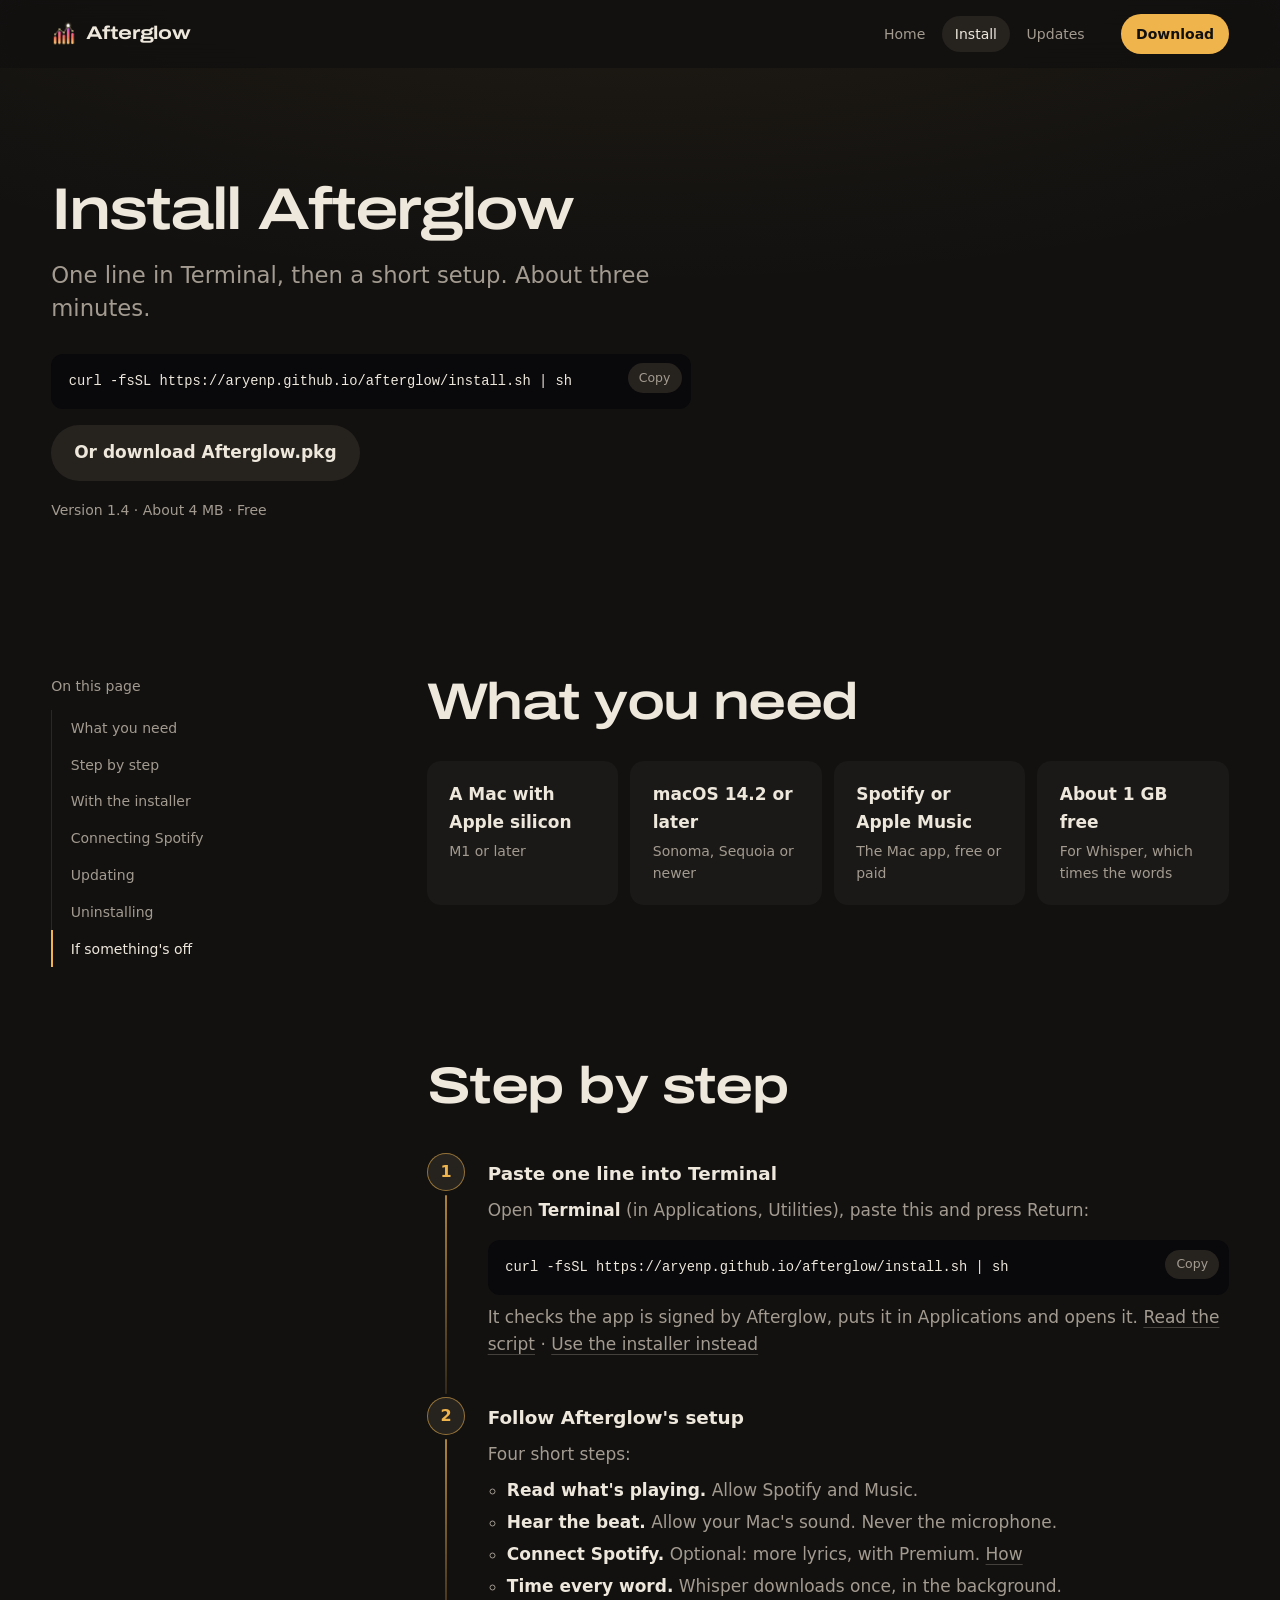
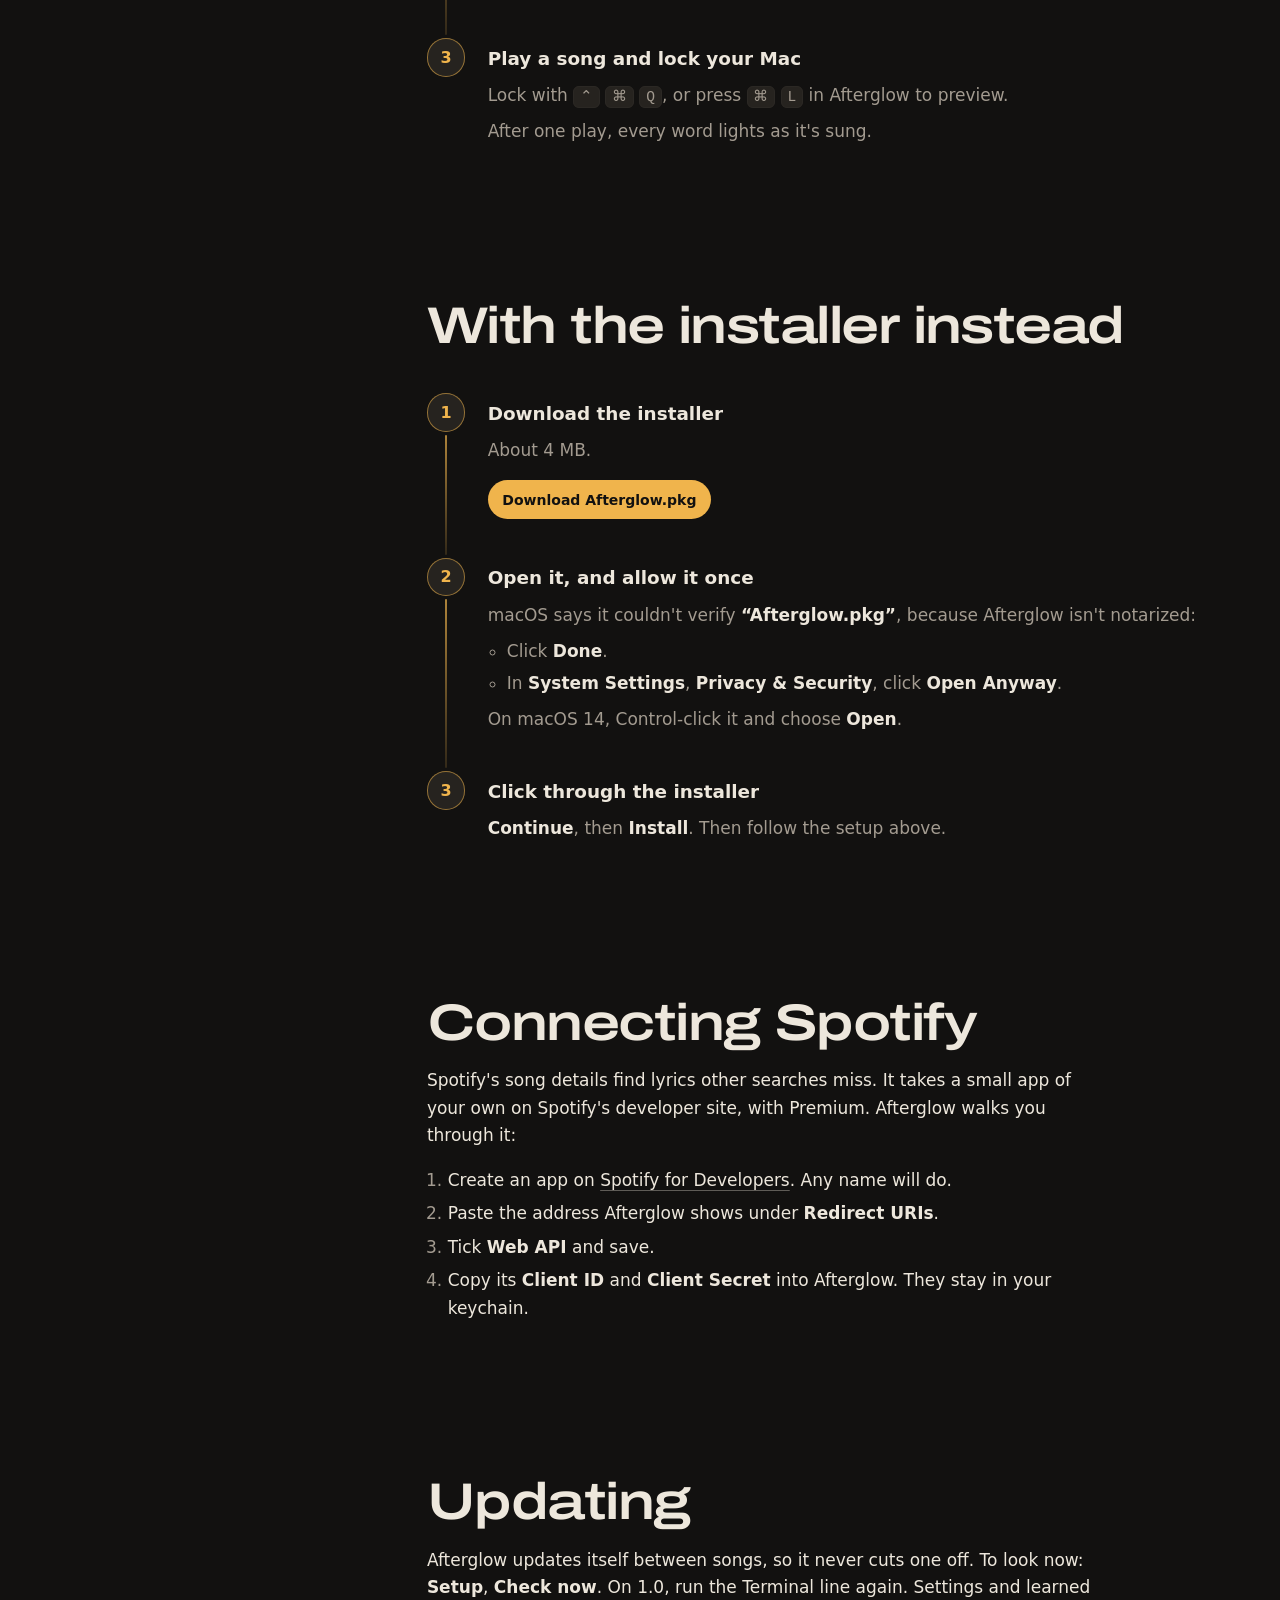
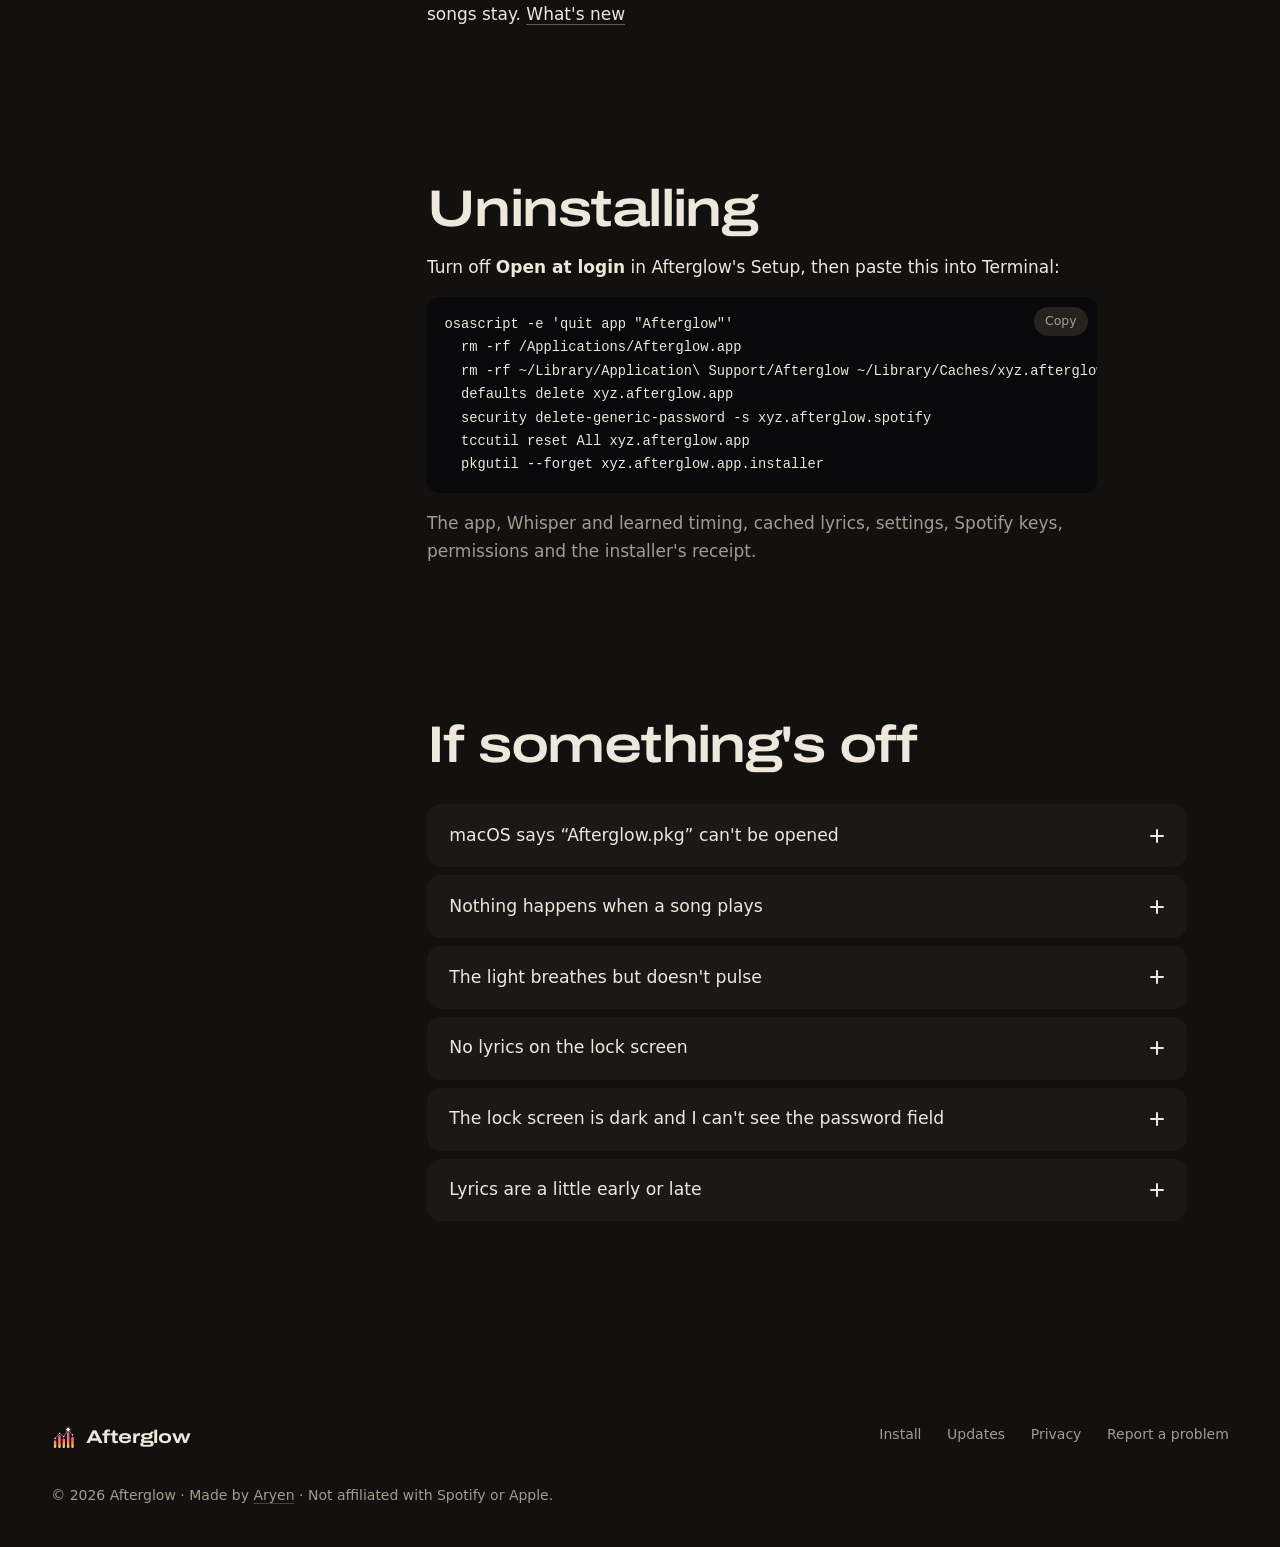
==== commit aade2b57: "Site" ====
--- a/install.html
+++ b/install.html
@@ -57,7 +57,7 @@
     <div class="hero-action rise" style="margin-top: 1rem">
       <a class="button quiet" href="https://github.com/AryenP/afterglow/releases/latest/download/Afterglow.pkg">Or download Afterglow.pkg</a>
     </div>
-    <p class="meta rise">Version 1.3.1 · About 4 MB · Free</p>
+    <p class="meta rise">Version 1.4 · About 4 MB · Free</p>
   </section>
 
   <div class="guide">
